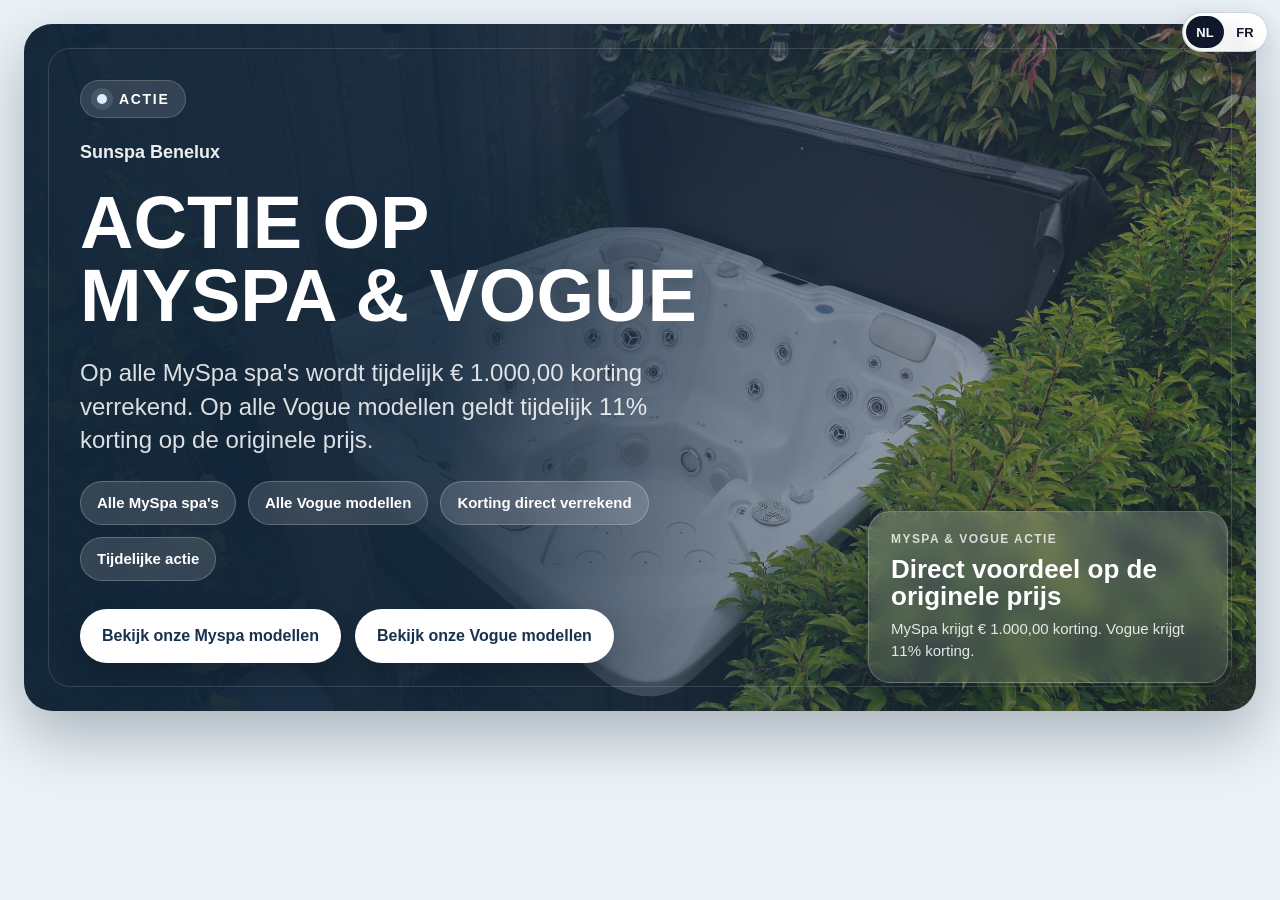
==== actie.html @ 401b6f8c "Add Vogue discount action" ====
<!doctype html>
<html lang="nl">
<head>
  <meta charset="utf-8" />
  <meta name="viewport" content="width=device-width, initial-scale=1" />
  <title>Sunspa actie banner</title>
  <link rel="stylesheet" href="actie.css" />
</head>
<body>
  <div class="frame">
    <section class="banner" aria-label="Sunspa actie banner">
      <div class="content">
        <div class="topline"><span class="dot"></span> Actie</div>
        <div class="brand">Sunspa Benelux</div>

        <h1>ACTIE OP MYSPA &amp; VOGUE</h1>

        <p class="lead">
          Op alle MySpa spa's wordt tijdelijk € 1.000,00 korting verrekend. Op alle Vogue modellen geldt tijdelijk 11% korting op de originele prijs.
        </p>

        <div class="meta" aria-label="MySpa en Vogue actie">
          <div class="pill">Alle MySpa spa's</div>
          <div class="pill">Alle Vogue modellen</div>
          <div class="pill">Korting direct verrekend</div>
          <div class="pill">Tijdelijke actie</div>
        </div>

        <div class="actions">
          <a class="btn btn-primary" href="category.html?type=Spa&amp;merk=Myspa">Bekijk onze Myspa modellen</a>
          <a class="btn btn-primary" href="category.html?type=Spa&amp;merk=Vogue">Bekijk onze Vogue modellen</a>
        </div>
      </div>

      <aside class="corner-card">
        <div class="label">MySpa &amp; Vogue actie</div>
        <h2 class="title">Direct voordeel op de originele prijs</h2>
        <p>
          MySpa krijgt € 1.000,00 korting. Vogue krijgt 11% korting.
        </p>
      </aside>
    </section>
  </div>
  <script src="i18n.js?v=fr-20260621c"></script>
</body>
</html>
---- actie.css ----
:root {
  --navy: #17324d;
  --navy-2: #244b73;
  --sky: #7fa3ca;
  --text: #ffffff;
  --muted: rgba(255,255,255,0.85);
  --card: rgba(255,255,255,0.14);
  --stroke: rgba(255,255,255,0.22);
  --shadow: 0 24px 60px rgba(5, 18, 31, 0.28);
}

* { box-sizing: border-box; }

html,
body {
  margin: 0;
  min-height: 100%;
  font-family: Inter, "Segoe UI", Arial, Helvetica, sans-serif;
  background: #eaf1f7;
  color: var(--text);
}

body {
  display: grid;
  place-items: center;
  padding: 24px;
}

.frame {
  width: min(1600px, 100%);
}

.banner {
  position: relative;
  width: 100%;
  min-height: 650px;
  overflow: hidden;
  border-radius: 28px;
  box-shadow: var(--shadow);
  isolation: isolate;
  background:
    linear-gradient(90deg, rgba(17,37,57,0.92) 0%, rgba(17,37,57,0.88) 34%, rgba(17,37,57,0.46) 58%, rgba(17,37,57,0.15) 100%),
    linear-gradient(135deg, rgba(127,163,202,0.28), rgba(95,127,164,0.18)),
    url('images/vogue-classic-spa-intuin.jpg') center center / cover no-repeat;
}

.banner::after {
  content: "";
  position: absolute;
  inset: 24px;
  border-radius: 22px;
  border: 1px solid rgba(255,255,255,0.14);
  pointer-events: none;
}

.content {
  max-width: 800px;
  padding: 56px 56px 48px;
  display: flex;
  flex-direction: column;
  gap: 24px;
}

.topline {
  display: inline-flex;
  align-items: center;
  gap: 12px;
  width: fit-content;
  padding: 10px 16px;
  border-radius: 999px;
  background: rgba(255,255,255,0.12);
  border: 1px solid rgba(255,255,255,0.18);
  backdrop-filter: blur(8px);
  font-size: 14px;
  font-weight: 700;
  letter-spacing: 0.12em;
  text-transform: uppercase;
}

.dot {
  width: 10px;
  height: 10px;
  border-radius: 999px;
  background: #d9eeff;
  box-shadow: 0 0 0 6px rgba(217,238,255,0.12);
}

.brand {
  font-size: 18px;
  font-weight: 700;
  color: rgba(255,255,255,0.92);
}

h1 {
  margin: 0;
  max-width: 760px;
  font-size: clamp(42px, 6vw, 74px);
  line-height: 0.98;
  font-weight: 900;
  text-wrap: balance;
}

.lead {
  margin: 0;
  max-width: 640px;
  font-size: clamp(18px, 2.1vw, 24px);
  line-height: 1.4;
  color: var(--muted);
}

.meta {
  display: flex;
  flex-wrap: wrap;
  gap: 12px;
}

.pill {
  display: inline-flex;
  align-items: center;
  min-height: 44px;
  padding: 10px 16px;
  border-radius: 999px;
  background: var(--card);
  border: 1px solid var(--stroke);
  backdrop-filter: blur(10px);
  color: #fff;
  font-size: 15px;
  font-weight: 600;
}

.actions {
  display: flex;
  flex-wrap: wrap;
  gap: 14px;
  margin-top: 4px;
}

.btn {
  display: inline-flex;
  align-items: center;
  justify-content: center;
  min-height: 54px;
  padding: 0 22px;
  border-radius: 999px;
  font-weight: 800;
  font-size: 16px;
  text-decoration: none;
  transition: transform .18s ease, box-shadow .18s ease, background .18s ease;
}

.btn:hover { transform: translateY(-1px); }

.btn-primary {
  background: #ffffff;
  color: var(--navy);
  box-shadow: 0 10px 24px rgba(0,0,0,0.16);
}

.corner-card {
  position: absolute;
  right: 28px;
  bottom: 28px;
  width: min(360px, calc(100% - 56px));
  padding: 20px 22px;
  border-radius: 22px;
  background: linear-gradient(180deg, rgba(255,255,255,0.18), rgba(255,255,255,0.10));
  border: 1px solid rgba(255,255,255,0.2);
  backdrop-filter: blur(10px);
  box-shadow: 0 16px 40px rgba(5, 18, 31, 0.20);
}

.corner-card .label {
  margin-bottom: 10px;
  font-size: 12px;
  font-weight: 800;
  letter-spacing: 0.12em;
  text-transform: uppercase;
  color: rgba(255,255,255,0.78);
}

.corner-card .title {
  margin: 0 0 8px;
  font-size: 26px;
  line-height: 1.05;
  font-weight: 900;
}

.corner-card p {
  margin: 0;
  font-size: 15px;
  line-height: 1.45;
  color: rgba(255,255,255,0.86);
}

@media (max-width: 1024px) {
  .banner { min-height: 760px; }
  .content {
    max-width: 100%;
    padding-right: 32px;
  }
  .corner-card {
    position: static;
    margin: 0 32px 32px;
    width: auto;
  }
}

@media (max-width: 720px) {
  body { padding: 12px; }
  .banner {
    min-height: 820px;
    border-radius: 22px;
    background-position: 64% center;
  }
  .content {
    padding: 28px 24px 22px;
    gap: 20px;
  }
  .topline { font-size: 12px; }
  .brand { font-size: 16px; }
  .lead { font-size: 17px; }
  .btn { width: 100%; }
  .corner-card { margin: 0 24px 24px; }
}
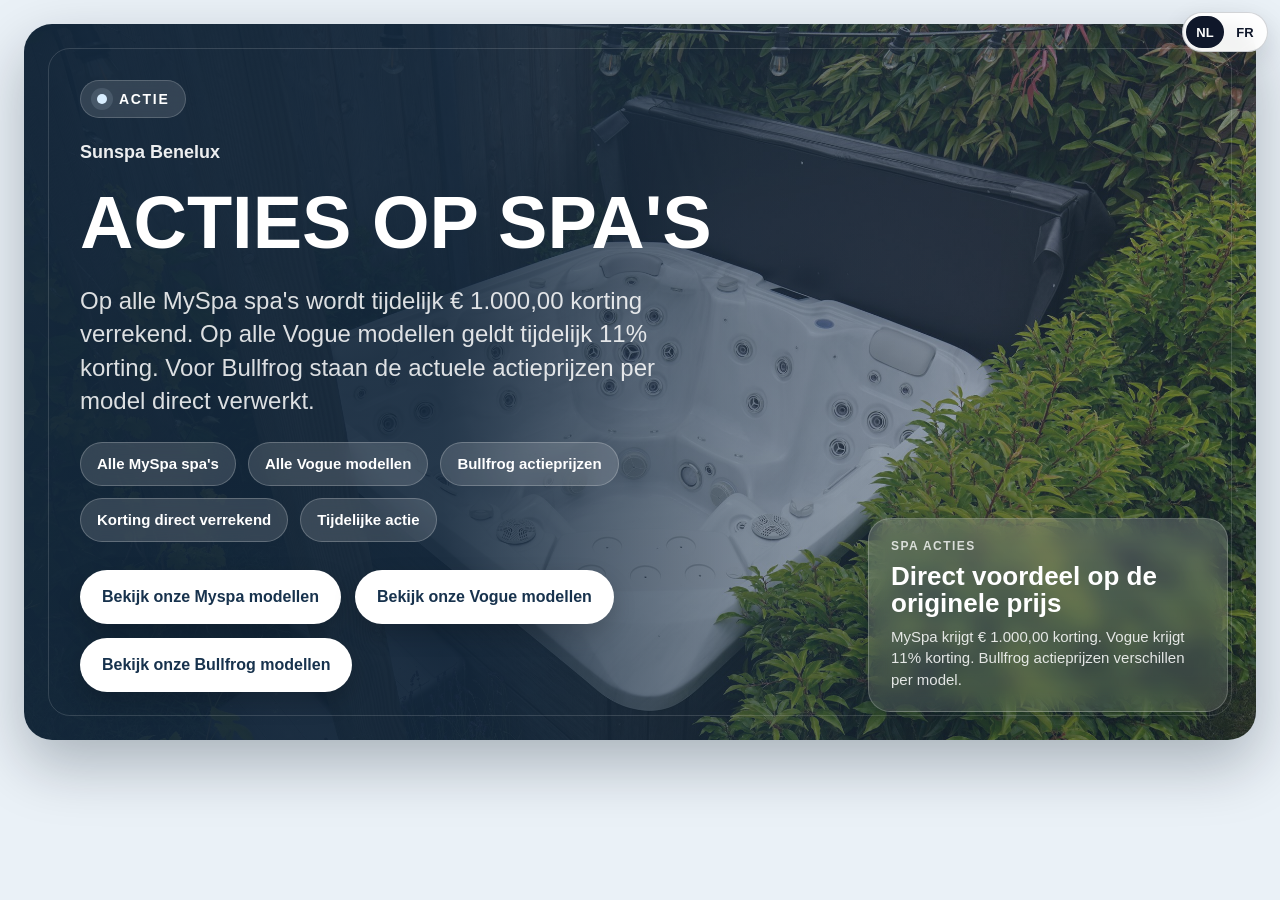
==== commit f2598429: "Add Bullfrog sale prices" ====
--- a/actie.html
+++ b/actie.html
@@ -13,15 +13,16 @@
         <div class="topline"><span class="dot"></span> Actie</div>
         <div class="brand">Sunspa Benelux</div>
 
-        <h1>ACTIE OP MYSPA &amp; VOGUE</h1>
+        <h1>ACTIES OP SPA'S</h1>
 
         <p class="lead">
-          Op alle MySpa spa's wordt tijdelijk € 1.000,00 korting verrekend. Op alle Vogue modellen geldt tijdelijk 11% korting op de originele prijs.
+          Op alle MySpa spa's wordt tijdelijk € 1.000,00 korting verrekend. Op alle Vogue modellen geldt tijdelijk 11% korting. Voor Bullfrog staan de actuele actieprijzen per model direct verwerkt.
         </p>
 
-        <div class="meta" aria-label="MySpa en Vogue actie">
+        <div class="meta" aria-label="Spa acties">
           <div class="pill">Alle MySpa spa's</div>
           <div class="pill">Alle Vogue modellen</div>
+          <div class="pill">Bullfrog actieprijzen</div>
           <div class="pill">Korting direct verrekend</div>
           <div class="pill">Tijdelijke actie</div>
         </div>
@@ -29,14 +30,15 @@
         <div class="actions">
           <a class="btn btn-primary" href="category.html?type=Spa&amp;merk=Myspa">Bekijk onze Myspa modellen</a>
           <a class="btn btn-primary" href="category.html?type=Spa&amp;merk=Vogue">Bekijk onze Vogue modellen</a>
+          <a class="btn btn-primary" href="category.html?type=Spa&amp;merk=Bullfrog">Bekijk onze Bullfrog modellen</a>
         </div>
       </div>
 
       <aside class="corner-card">
-        <div class="label">MySpa &amp; Vogue actie</div>
+        <div class="label">Spa acties</div>
         <h2 class="title">Direct voordeel op de originele prijs</h2>
         <p>
-          MySpa krijgt € 1.000,00 korting. Vogue krijgt 11% korting.
+          MySpa krijgt € 1.000,00 korting. Vogue krijgt 11% korting. Bullfrog actieprijzen verschillen per model.
         </p>
       </aside>
     </section>
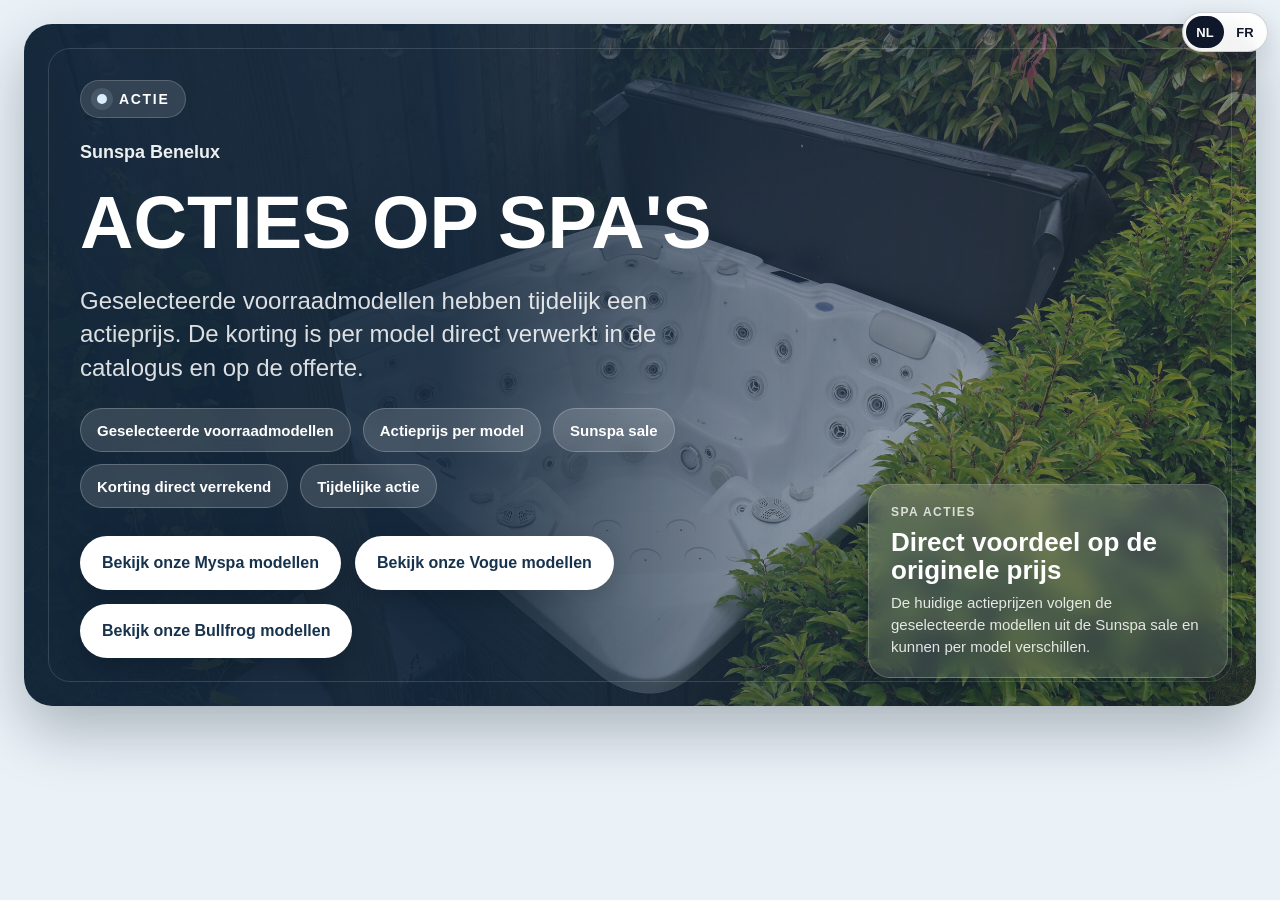
==== commit 81215481: "Update current spa sale prices" ====
--- a/actie.html
+++ b/actie.html
@@ -16,13 +16,13 @@
         <h1>ACTIES OP SPA'S</h1>
 
         <p class="lead">
-          Op alle MySpa spa's wordt tijdelijk € 1.000,00 korting verrekend. Op alle Vogue modellen geldt tijdelijk 11% korting. Voor Bullfrog staan de actuele actieprijzen per model direct verwerkt.
+          Geselecteerde voorraadmodellen hebben tijdelijk een actieprijs. De korting is per model direct verwerkt in de catalogus en op de offerte.
         </p>
 
         <div class="meta" aria-label="Spa acties">
-          <div class="pill">Alle MySpa spa's</div>
-          <div class="pill">Alle Vogue modellen</div>
-          <div class="pill">Bullfrog actieprijzen</div>
+          <div class="pill">Geselecteerde voorraadmodellen</div>
+          <div class="pill">Actieprijs per model</div>
+          <div class="pill">Sunspa sale</div>
           <div class="pill">Korting direct verrekend</div>
           <div class="pill">Tijdelijke actie</div>
         </div>
@@ -38,7 +38,7 @@
         <div class="label">Spa acties</div>
         <h2 class="title">Direct voordeel op de originele prijs</h2>
         <p>
-          MySpa krijgt € 1.000,00 korting. Vogue krijgt 11% korting. Bullfrog actieprijzen verschillen per model.
+          De huidige actieprijzen volgen de geselecteerde modellen uit de Sunspa sale en kunnen per model verschillen.
         </p>
       </aside>
     </section>
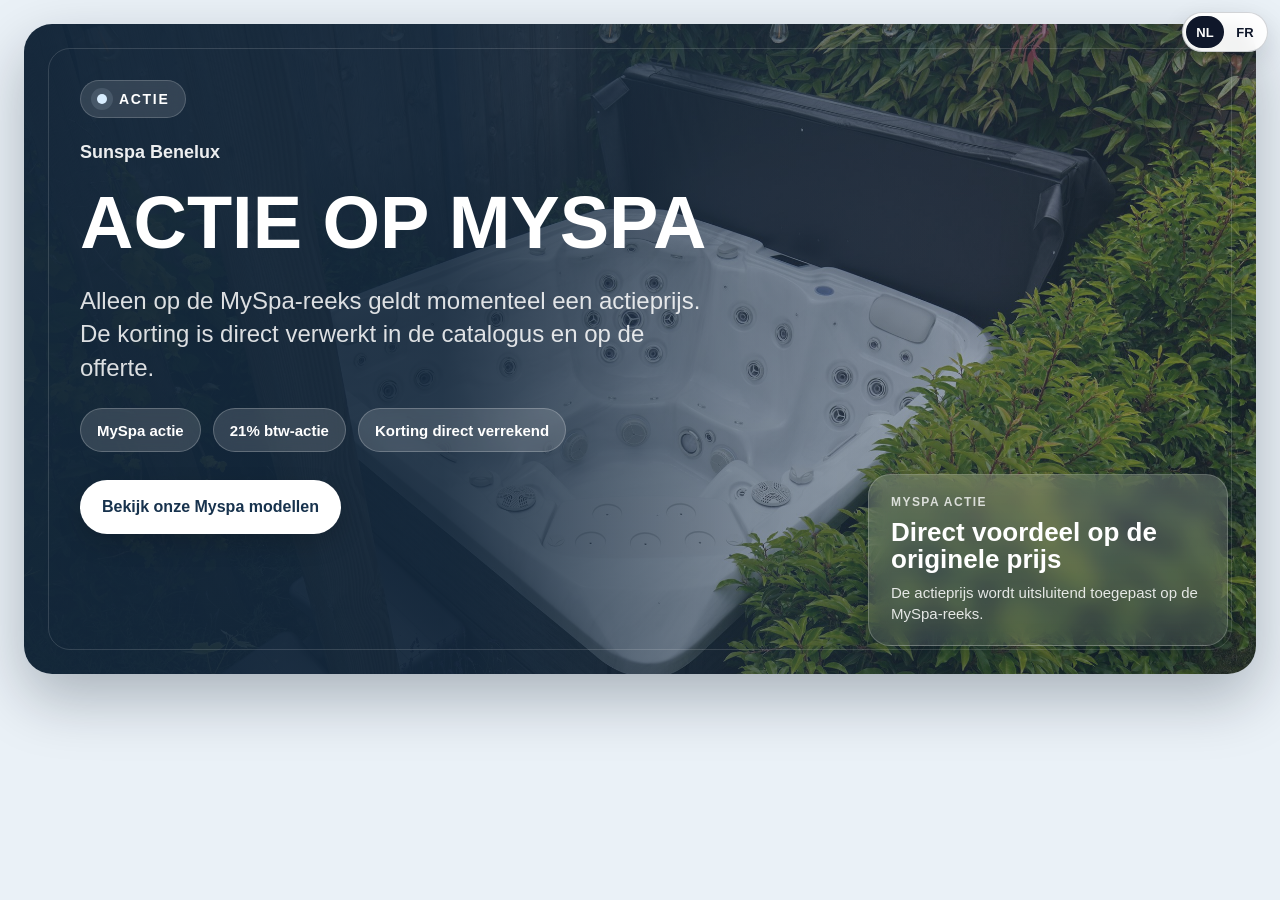
==== commit 276f0216: "Limit spa promotions to MySpa" ====
--- a/actie.html
+++ b/actie.html
@@ -13,32 +13,28 @@
         <div class="topline"><span class="dot"></span> Actie</div>
         <div class="brand">Sunspa Benelux</div>
 
-        <h1>ACTIES OP SPA'S</h1>
+        <h1>ACTIE OP MYSPA</h1>
 
         <p class="lead">
-          Geselecteerde voorraadmodellen hebben tijdelijk een actieprijs. De korting is per model direct verwerkt in de catalogus en op de offerte.
+          Alleen op de MySpa-reeks geldt momenteel een actieprijs. De korting is direct verwerkt in de catalogus en op de offerte.
         </p>
 
         <div class="meta" aria-label="Spa acties">
-          <div class="pill">Geselecteerde voorraadmodellen</div>
-          <div class="pill">Actieprijs per model</div>
-          <div class="pill">Sunspa sale</div>
+          <div class="pill">MySpa actie</div>
+          <div class="pill">21% btw-actie</div>
           <div class="pill">Korting direct verrekend</div>
-          <div class="pill">Tijdelijke actie</div>
         </div>
 
         <div class="actions">
           <a class="btn btn-primary" href="category.html?type=Spa&amp;merk=Myspa">Bekijk onze Myspa modellen</a>
-          <a class="btn btn-primary" href="category.html?type=Spa&amp;merk=Vogue">Bekijk onze Vogue modellen</a>
-          <a class="btn btn-primary" href="category.html?type=Spa&amp;merk=Bullfrog">Bekijk onze Bullfrog modellen</a>
         </div>
       </div>
 
       <aside class="corner-card">
-        <div class="label">Spa acties</div>
+        <div class="label">MySpa actie</div>
         <h2 class="title">Direct voordeel op de originele prijs</h2>
         <p>
-          De huidige actieprijzen volgen de geselecteerde modellen uit de Sunspa sale en kunnen per model verschillen.
+          De actieprijs wordt uitsluitend toegepast op de MySpa-reeks.
         </p>
       </aside>
     </section>
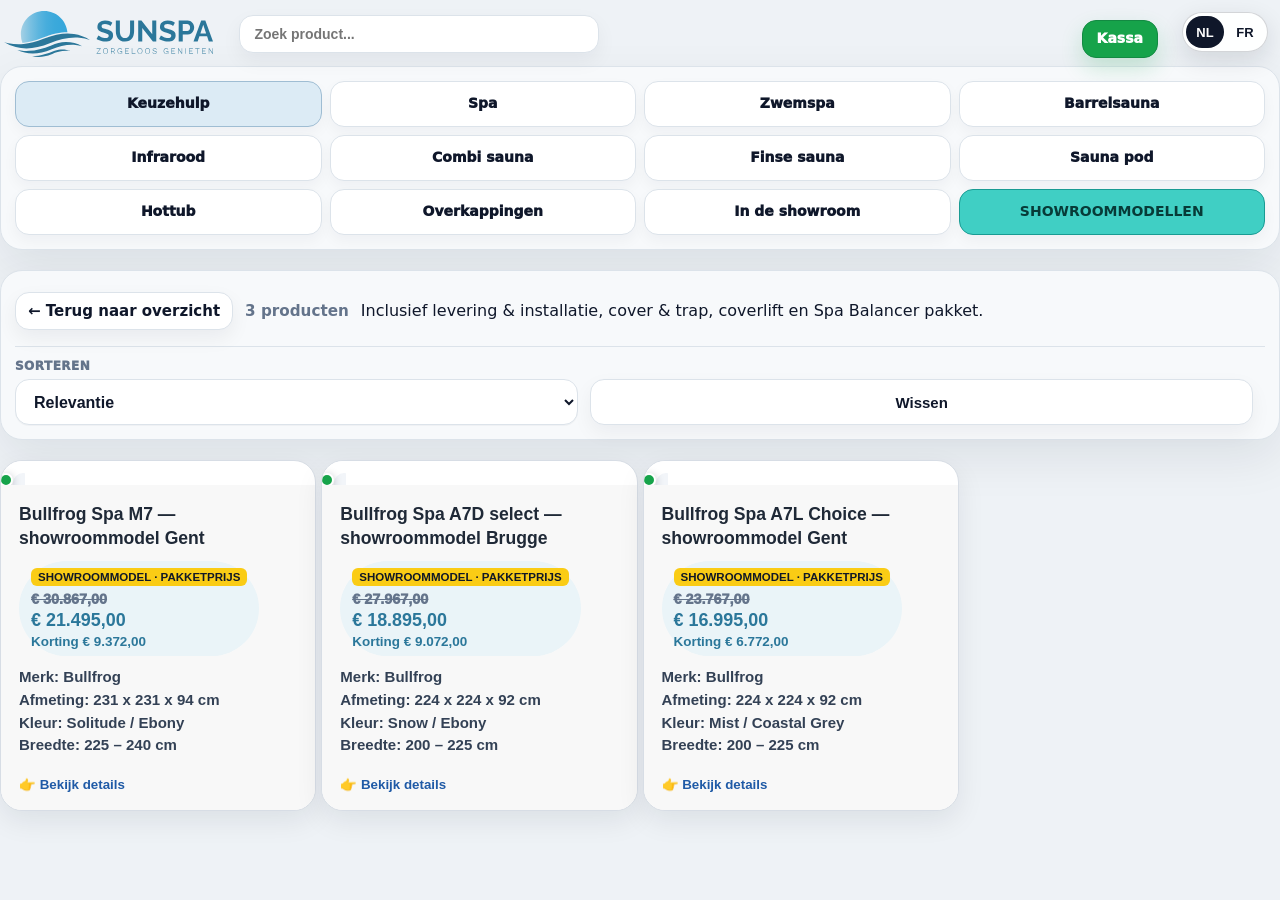
==== commit 18f6dd4b: "Voeg vaste Bullfrog showroompakketten toe met turquoise navigatie M7 Gent: Solitude / Ebony, totaal " ====
--- a/actie.html
+++ b/actie.html
@@ -3,42 +3,142 @@
 <head>
   <meta charset="utf-8" />
   <meta name="viewport" content="width=device-width, initial-scale=1" />
-  <title>Sunspa actie banner</title>
-  <link rel="stylesheet" href="actie.css" />
+  <title>Showroommodellen | Sunspa Catalogus</title>
+  <link rel="stylesheet" href="styles.css" />
+  <link rel="stylesheet" href="showroom-menu.css?v=showroom-20260911" />
 </head>
-<body>
-  <div class="frame">
-    <section class="banner" aria-label="Sunspa actie banner">
-      <div class="content">
-        <div class="topline"><span class="dot"></span> Actie</div>
-        <div class="brand">Sunspa Benelux</div>
 
-        <h1>ACTIE OP MYSPA</h1>
+<body class="showroom-menu-proposal" data-showroom-models>
+  <section class="container showroom-menu-shell">
+    <div class="showroom-logo-row">
+      <div class="brand">
+        <img src="logo.svg" alt="Sunspa Benelux logo" class="logo" />
+      </div>
+      <div class="showroom-top-search">
+        <label for="search">Zoeken</label>
+        <input id="search" type="search" placeholder="Zoek product..." />
+      </div>
+      <a href="kassa.html" class="category-link kassa showroom-top-kassa">Kassa</a>
+      <button class="mobile-menu-toggle" type="button" aria-label="Open menu" aria-expanded="false" data-mobile-menu-toggle>
+        <span></span>
+        <span></span>
+        <span></span>
+      </button>
+    </div>
 
-        <p class="lead">
-          Alleen op de MySpa-reeks geldt momenteel een actieprijs. De korting is direct verwerkt in de catalogus en op de offerte.
-        </p>
+    <div class="showroom-menu-panel">
+      <div class="showroom-menu-content">
+        <nav class="category-menu showroom-primary-menu">
+          <div class="category-menu-row">
+            <a href="oppervlakte.html" class="category-link menu-keuzehulp">Keuzehulp</a>
+            <a href="category.html?type=Spa" class="category-link" data-category-link="Spa">Spa</a>
+            <a href="category.html?type=Zwemspa" class="category-link" data-category-link="Zwemspa">Zwemspa</a>
+            <a href="category.html?type=Barrelsauna" class="category-link" data-category-link="Barrelsauna">Barrelsauna</a>
+            <a href="category.html?type=Infrarood" class="category-link" data-category-link="Infrarood">Infrarood</a>
+            <a href="category.html?type=combi sauna" class="category-link" data-category-link="combi sauna">Combi sauna</a>
+            <a href="category.html?type=sauna" class="category-link" data-category-link="sauna">Finse sauna</a>
+            <a href="category.html?type=sauna pod" class="category-link" data-category-link="sauna pod">Sauna pod</a>
+            <a href="hottub.html" class="category-link">Hottub</a>
+            <a href="category.html?type=overkappingen" class="category-link" data-category-link="overkappingen">Overkappingen</a>
+            <a href="category.html?showroom=all" class="category-link">In de showroom</a>
+            <a href="actie.html" class="category-link menu-showroom-models">SHOWROOMMODELLEN</a>
+          </div>
+        </nav>
+      </div>
+    </div>
+  </section>
 
-        <div class="meta" aria-label="Spa acties">
-          <div class="pill">MySpa actie</div>
-          <div class="pill">21% btw-actie</div>
-          <div class="pill">Korting direct verrekend</div>
-        </div>
+  <div class="mobile-menu-overlay" data-mobile-menu-overlay></div>
+  <aside class="mobile-menu-drawer" data-mobile-menu-drawer aria-hidden="true">
+    <div class="mobile-menu-head">
+      <div class="mobile-menu-title">Menu</div>
+      <button class="mobile-menu-close" type="button" aria-label="Sluit menu" data-mobile-menu-close>&times;</button>
+    </div>
+    <div class="mobile-menu-content" data-mobile-menu-content></div>
+  </aside>
 
-        <div class="actions">
-          <a class="btn btn-primary" href="category.html?type=Spa&amp;merk=Myspa">Bekijk onze Myspa modellen</a>
+  <main class="container">
+    <section class="panel category-filter-card">
+      <div class="category-filter-head">
+        <div class="category-filter-title-wrap">
+          <a href="index.html" class="btn category-back-btn">← Terug naar overzicht</a>
+          <div class="panel-title" id="pageTitle">SHOWROOMMODELLEN</div>
+          <div class="small" id="resultMetaTop">—</div>
+          <p>Inclusief levering &amp; installatie, cover &amp; trap, coverlift en Spa Balancer pakket.</p>
         </div>
       </div>
 
-      <aside class="corner-card">
-        <div class="label">MySpa actie</div>
-        <h2 class="title">Direct voordeel op de originele prijs</h2>
-        <p>
-          De actieprijs wordt uitsluitend toegepast op de MySpa-reeks.
-        </p>
-      </aside>
+      <div class="category-filter-grid" id="filtersPanel">
+        <div class="field category-select-field">
+          <label for="brandFilter">Reeks</label>
+          <select id="brandFilter">
+            <option value="">Alle reeksen</option>
+            <option value="Sunspa">Sunspa</option>
+            <option value="Myspa">Myspa</option>
+            <option value="Vogue">Vogue</option>
+            <option value="Fox">Fox</option>
+            <option value="Elite">Elite</option>
+            <option value="Bullfrog">Bullfrog</option>
+          </select>
+        </div>
+
+        <div class="field category-select-field">
+          <label for="sort">Sorteren</label>
+          <select id="sort">
+            <option value="relevance">Relevantie</option>
+            <option value="priceAsc">Prijs (laag → hoog)</option>
+            <option value="priceDesc">Prijs (hoog → laag)</option>
+            <option value="titleAsc">Titel (A → Z)</option>
+          </select>
+        </div>
+
+        <div class="field category-clear-field">
+          <label>&nbsp;</label>
+          <button id="btnClear" class="btn category-clear-btn" type="button">Wissen</button>
+        </div>
+      </div>
+
+      <div class="panel-row panel-row-2 category-filter-meta">
+        <div class="chips" id="activeChips"></div>
+        <div class="small" id="resultMetaBottom">—</div>
+      </div>
     </section>
-  </div>
-  <script src="i18n.js?v=fr-20260621c"></script>
+
+    <section class="grid" id="grid"></section>
+
+    <section class="panel" id="errorBox" style="display:none">
+      <div class="panel-title">Fout bij laden</div>
+      <div class="small" id="errorText"></div>
+      <div class="small" style="margin-top:8px">
+        Controleer of <code>products.json</code> bestaat en bereikbaar is.
+      </div>
+    </section>
+  </main>
+
+  <template id="cardTpl">
+    <article class="card">
+      <button class="card-link" type="button" data-open>
+        <div class="card-imgwrap">
+          <img class="card-img" alt="" loading="lazy" />
+          <div class="badge" data-badge></div>
+          <div class="badge badge-location" data-showroom></div>
+          <span class="stock-dot" data-stock-status role="img" hidden></span>
+        </div>
+
+        <div class="card-body">
+          <div class="card-title" data-title></div>
+          <div class="card-price" data-price></div>
+          <div class="card-specs" data-specs></div>
+          <div class="card-cta">👉 Bekijk details</div>
+        </div>
+      </button>
+    </article>
+  </template>
+
+  <script src="i18n.js?v=showroom-20260911"></script>
+  <script src="mobile-menu.js"></script>
+  <script src="stock-status.js?v=20260829"></script>
+  <script src="showroom-models.js?v=20260911"></script>
+  <script src="category.js?v=showroom-20260911"></script>
 </body>
 </html>
--- a/styles.css
+++ b/styles.css
@@ -0,0 +1,2221 @@
+:root {
+  --bg: #0b0f14;
+  --panel: #407298;
+  --card: #68a7d6;
+  --text: #e6edf3;
+  --muted: #9fb0c0;
+  --border: rgba(255, 255, 255, 0.08);
+  --shadow: 0 10px 30px rgba(0, 0, 0, 0.35);
+  --radius: 18px;
+  --container: 1600px;
+}
+
+html, body {
+  -webkit-print-color-adjust: exact !important;
+  print-color-adjust: exact !important;
+}
+
+/* #optBarrelStoveGroup {
+  display: flex;
+  flex-direction: column;
+  gap: 10px;
+  margin-top:36px;
+}
+
+#optBarrelRoofGroup {
+  display: flex;
+  flex-direction: column;
+  gap: 10px;
+  margin-top:36px;
+} */
+
+* {
+  -webkit-print-color-adjust: exact !important;
+  print-color-adjust: exact !important;
+}
+
+.header,
+.offer-meta,
+.summary-row.total,
+thead th,
+.card,
+.product-highlight,
+.summary-box,
+.sheet {
+  -webkit-print-color-adjust: exact !important;
+  print-color-adjust: exact !important;
+}
+
+* {
+  box-sizing: border-box;
+}
+
+html,
+body {
+  height: 100%;
+}
+
+html {
+  -webkit-text-size-adjust: 100%;
+}
+
+body {
+  margin: 0;
+  font-family:
+    ui-sans-serif,
+    system-ui,
+    -apple-system,
+    Segoe UI,
+    Roboto,
+    Helvetica,
+    Arial,
+    sans-serif;
+  color: white;
+  background: #ffffff;
+}
+
+a {
+  color: inherit;
+  text-decoration: none;
+}
+
+img {
+  max-width: 100%;
+  width:20%;
+  margin: 10px;
+}
+
+.container {
+  max-width: var(--container);
+  margin: 0 auto;
+}
+
+.small {
+  font-size: 0.95rem;
+  color: var(--muted);
+}
+
+.opt-text {
+  font-size: 1rem;
+}
+
+/* Header */
+.header {
+  top: 0;
+  z-index: 10;
+  background: rgb(255 255 255);
+  backdrop-filter: blur(10px);
+  border-bottom: 1px solid var(--border);
+}
+
+.header-row {
+  gap: 14px;
+  align-items: center;
+  justify-content: space-between;
+}
+
+.brand-title {
+  font-size: 1.15rem;
+  font-weight: 800;
+  letter-spacing: 0.2px;
+}
+
+.brand-sub {
+  font-size: 0.9rem;
+  color: var(--muted);
+}
+
+.header-actions {
+  display: flex;
+  gap: 10px;
+  align-items: center;
+  flex-wrap: wrap;
+}
+
+.kassa {
+  float: right;
+  margin-top: 10px;
+  margin-right: 10px;
+}
+
+/* Panels */
+.panel {
+  background: rgb(255 255 255);
+  border: 1px solid var(--border);
+  box-shadow: var(--shadow);
+  border-radius: var(--radius);
+  padding: 18px;
+  margin: 18px 0;
+}
+
+.panel-title {
+  font-weight: 800;
+  margin-bottom: 12px;
+  font-size: 1.05rem;
+  color: black;
+}
+
+.panel-row {
+  display: flex;
+  gap: 12px;
+  flex-wrap: wrap;
+  align-items: flex-end;
+}
+
+.panel-row-2 {
+  justify-content: space-between;
+  align-items: center;
+}
+
+.field {
+  display: flex;
+  flex-direction: column;
+  gap: 6px;
+  min-width: 220px;
+  flex: 1 1 220px;
+}
+
+label {
+  font-size: 0.9rem;
+  font-weight: 600;
+  color: black;
+}
+
+input,
+select {
+  border: 1px solid var(--finder-line);
+  border-radius: 12px;
+  padding: 12px 14px;
+  outline: none;
+  min-height: 48px;
+  font-size: 1rem;
+  background: #ffffff;
+  color: #0f172a;
+}
+
+input:focus,
+select:focus {
+  border-color: rgba(56, 189, 248, 0.55);
+}
+
+/* Buttons */
+.btn {
+  border: 1px solid var(--finder-line);
+  background: rgb(255 255 255);
+  color: black;
+  padding: 12px 16px;
+  border-radius: 14px;
+  cursor: pointer;
+  font-weight: 700;
+  text-decoration: none;
+  display: inline-flex;
+  align-items: center;
+  justify-content: center;
+  gap: 8px;
+  min-height: 48px;
+  font-size: 1rem;
+}
+
+.btn:hover {
+  border-color: rgba(56, 189, 248, 0.35);
+}
+
+.btn:disabled {
+  opacity: 0.55;
+  cursor: not-allowed;
+}
+
+.btn-primary {
+  background: rgba(56, 189, 248, 0.16);
+  border-color: rgba(56, 189, 248, 0.35);
+}
+
+.btn-secondary {
+  background: rgba(34, 197, 94, 0.12);
+  border-color: rgba(34, 197, 94, 0.25);
+}
+
+/* Category menu */
+.category-menu {
+  background: rgba(255, 255, 255, 0.29);
+  top: 0;
+  z-index: 50;
+  border-bottom: 1px solid rgba(15, 23, 42, 0.08);
+  box-shadow: 0 6px 20px rgba(15, 23, 42, 0.04);
+}
+
+.category-menu-row {
+  display: flex;
+  align-items: center;
+  justify-content: center;
+  flex-wrap: wrap;
+  padding: 12px 0;
+}
+
+.category-link {
+  display: inline-flex;
+  align-items: center;
+  justify-content: center;
+  min-height: 48px;
+  padding: 0 18px;
+  background: rgb(235 235 235);
+  color: #0f172a;
+  text-transform: uppercase;
+  transition:
+    background 0.2s ease,
+    color 0.2s ease,
+    border-color 0.2s ease,
+    transform 0.2s ease,
+    box-shadow 0.2s ease;
+}
+
+.category-link:hover {
+  background: #ffffff;
+  box-shadow: 0 8px 18px rgba(15, 23, 42, 0.08);
+  transform: translateY(-1px);
+}
+
+.category-link:active {
+  transform: translateY(0);
+}
+
+.category-link.is-active {
+  background: #0f172a;
+  color: #ffffff;
+  box-shadow: 0 10px 24px rgba(15, 23, 42, 0.18);
+}
+
+.category-link:focus-visible {
+  outline: 2px solid #0f172a;
+  outline-offset: 2px;
+}
+
+/* Grid */
+.grid {
+  margin: 28px 0 36px;
+  display: grid;
+  gap: 18px;
+  grid-template-columns: repeat(4, minmax(0, 1fr));
+  align-items: start;
+  margin: 45px;
+}
+
+/* Cards */
+.card {
+  display: flex;
+  flex-direction: column;
+  height: 100%;
+}
+
+.card-link {
+  width: 102%;
+  text-align: left;
+  border: 1px solid var(--border);
+  padding: 0;
+  cursor: pointer;
+  display: flex;
+  flex-direction: column;
+  background: rgb(104 167 214);
+  border-radius: var(--radius);
+  overflow: hidden;
+  box-shadow: var(--shadow);
+  height: 100%;
+}
+
+/* Afbeelding */
+.card-imgwrap {
+  position: relative;
+  aspect-ratio: 1 / 1;
+  background: #ffffff;
+  overflow: hidden;
+  display: flex;
+  align-items: center;
+  justify-content: center;
+  padding: 12px;
+}
+
+.card-img {
+  width: 100%;
+  height: 100%;
+  margin: 0;
+  object-fit: contain;
+  object-position: center;
+  display: block;
+  background: #ffffff;
+}
+
+/* Badges */
+.badge {
+  position: absolute;
+  top: 10px;
+  right: 10px;
+  z-index: 2;
+  visibility: hidden;
+}
+
+.badge-location {
+  position: absolute;
+  top: 10px;
+  left: 10px;
+  z-index: 2;
+  visibility: visible !important;
+  max-width: calc(100% - 20px);
+  white-space: normal;
+  line-height: 1.2;
+  font-weight: 700;
+  color: #0f172a;
+  padding: 6px 10px;
+  border-radius: 999px;
+  font-size: 0.9rem;
+}
+
+/* Card body */
+.card-body {
+  padding: 16px 16px 18px;
+  display: flex;
+  flex-direction: column;
+  gap: 10px;
+  flex: 1;
+}
+
+.card-title {
+  font-weight: 850;
+  font-size: 1.1rem;
+  color: white;
+  line-height: 1.25;
+}
+
+.card-price {
+  font-weight: 900;
+  color: #111827;
+  font-size: 1.05rem;
+}
+
+.price-action-label,
+.price-old,
+.price-current,
+.price-action-note {
+  display: block;
+}
+
+.price-action-label {
+  width: fit-content;
+  margin-bottom: 4px;
+  padding: 3px 7px;
+  border-radius: 6px;
+  background: #facc15;
+  color: #111827;
+  font-size: 0.72rem;
+  line-height: 1.1;
+  font-weight: 900;
+  text-transform: uppercase;
+}
+
+.price-old {
+  color: #64748b;
+  font-size: 0.9rem;
+  text-decoration: line-through;
+}
+
+.price-current {
+  color: #111827;
+  font-size: 1.12rem;
+  line-height: 1.15;
+  font-weight: 900;
+}
+
+.price-action-note {
+  margin-top: 2px;
+  color: #0f172a;
+  font-size: 0.84rem;
+  font-weight: 800;
+}
+
+.card-specs {
+  color: #0f172a;
+  font-size: 0.96rem;
+  line-height: 1.45;
+  font-weight: 700;
+}
+
+.card-cta {
+  margin-top: auto;
+  color: #eaf5ff;
+  font-weight: 800;
+  padding-top: 6px;
+}
+
+/* Chips */
+.chips {
+  display: flex;
+  gap: 8px;
+  flex-wrap: wrap;
+}
+
+.chip {
+  font-size: 0.85rem;
+  padding: 6px 10px;
+  border: 1px solid var(--border);
+  border-radius: 999px;
+  background: rgba(255, 255, 255, 0.04);
+  color: var(--muted);
+}
+
+/* Modal */
+.modal {
+  position: fixed;
+  inset: 0;
+  display: none;
+  z-index: 9999;
+}
+
+.modal[aria-hidden="false"] {
+  display: block;
+}
+
+.modal-backdrop {
+  position: absolute;
+  inset: 0;
+  background: rgba(0, 0, 0, 0.65);
+}
+
+.modal-card {
+  position: relative;
+  margin: min(6vh, 60px) auto;
+  width: min(1100px, calc(100vw - 24px));
+  background: rgba(17, 24, 38, 0.96);
+  border: 1px solid var(--border);
+  border-radius: var(--radius);
+  box-shadow: var(--shadow);
+  padding: 18px;
+  max-height: calc(100vh - 80px);
+  overflow: auto;
+  -webkit-overflow-scrolling: touch;
+}
+
+.modal-close {
+  position: absolute;
+  top: 10px;
+  right: 10px;
+  border: 1px solid var(--border);
+  background: rgba(255, 255, 255, 0.06);
+  color: var(--text);
+  border-radius: 12px;
+  padding: 8px 10px;
+  cursor: pointer;
+}
+
+.modal-head {
+  display: flex;
+  gap: 12px;
+  justify-content: space-between;
+  align-items: flex-start;
+  color: white;
+}
+
+.modal-title {
+  margin: 0;
+  font-size: 1.35rem;
+  font-weight: 900;
+  color: black;
+}
+
+.modal-price {
+  font-weight: 900;
+  font-size: 1.1rem;
+  color: black;
+}
+
+.modal-price .price-action-label {
+  display: inline-block;
+  margin: 0 8px 0 0;
+  vertical-align: middle;
+}
+
+.modal-price .price-old,
+.modal-price .price-current,
+.modal-price .price-action-note {
+  display: inline;
+}
+
+.modal-price .price-old {
+  color: #64748b;
+  margin-right: 8px;
+}
+
+.modal-price .price-current {
+  color: #111827;
+  margin-right: 8px;
+}
+
+.modal-price .price-action-note {
+  color: #407298;
+}
+
+.modal-grid {
+  display: grid;
+  grid-template-columns: minmax(360px, 460px) 1fr;
+  gap: 18px;
+  align-items: start;
+  margin-top: 14px;
+}
+
+.modal-media {
+  width: 100%;
+}
+
+.modal-media img {
+  width: 100%;
+  height: auto;
+  display: block;
+  border-radius: var(--radius);
+  border: 1px solid var(--border);
+  background: white;
+}
+
+.modal-type {
+  margin-top: 10px;
+  color: var(--muted);
+  font-weight: 800;
+  letter-spacing: 0.2px;
+}
+
+.modal-actions {
+  display: flex;
+  gap: 10px;
+  flex-wrap: wrap;
+  margin-top: 12px;
+}
+
+/* Specs */
+.spec-table {
+  display: flex;
+  flex-direction: column;
+  gap: 8px;
+  color: white;
+}
+
+.spec-row {
+  display: grid;
+  grid-template-columns: 180px 1fr;
+  gap: 12px;
+  padding: 10px 12px;
+  border: 1px solid var(--finder-line);
+  border-radius: 14px;
+  background: rgba(255, 255, 255, 0.03);
+}
+
+.spec-row strong {
+  color: black;
+}
+
+.spec-row span {
+  color: black;
+  font-weight: 700;
+}
+
+/* Options */
+
+.opt-inline {
+  display: flex;
+  align-items: center;
+}
+
+.opt-inline input[type="checkbox"] {
+  margin-right: 18px;
+  width: 24px;
+  height: 24px;
+  flex: 0 0 24px;
+}
+
+.opt-inline .opt-text {
+  display: flex;
+  align-items: center;
+  min-width: 0;
+  flex: 1 1 auto;
+}
+
+.opt-inline .opt-title {
+  display: flex;
+  align-items: center;
+  line-height: 1.2;
+  margin: 0;
+  color: black;
+}
+
+.opt-inline .opt-label {
+  min-width: 0;
+}
+
+.opt-inline .opt-copy {
+  min-width: 0;
+  display: inline-flex;
+  align-items: center;
+  gap: 8px;
+}
+
+.opt-inline .opt-price {
+  margin-left: 0;
+  white-space: nowrap;
+}
+
+#optInstallRow .opt-price {
+  margin-left: 4px;
+}
+.options {
+  display: flex;
+  flex-direction: column;
+  gap: 10px;
+  margin-top:36px;
+  width: 56%;
+}
+
+.option-group-title {
+  margin: 4px 0 2px;
+  color: #0f172a;
+  font-weight: 900;
+}
+
+.overkapping-screens {
+  display: flex;
+  flex-direction: column;
+  gap: 14px;
+}
+
+.overkapping-accessory-group {
+  display: flex;
+  flex-direction: column;
+  gap: 8px;
+}
+
+.overkapping-screen-title {
+  display: flex;
+  justify-content: space-between;
+  align-items: center;
+  gap: 12px;
+  flex-wrap: nowrap;
+  width: 100%;
+}
+
+.overkapping-screen-name {
+  flex: 1 1 auto;
+  min-width: 0;
+  margin-left: 9px;
+  margin-top: 5px;
+}
+
+.overkapping-screen-price {
+  font-weight: 700;
+  color: #334155;
+  white-space: nowrap;
+}
+
+.overkapping-screens .opt-counter {
+  gap: 6px;
+  padding: 4px 6px;
+  border-radius: 16px;
+  background: #f8fafc;
+  box-shadow: inset 0 0 0 1px #dbe3ec;
+}
+
+.overkapping-screens .opt-counter-btn {
+  width: 28px;
+  height: 28px;
+  border-radius: 999px;
+  font-size: 16px;
+  font-weight: 800;
+  box-shadow: none;
+}
+
+.overkapping-screens .opt-counter-input {
+  width: 40px;
+  height: 28px;
+  min-height: 28px;
+  padding: 0;
+  border: 0;
+  border-radius: 8px;
+  background: transparent;
+  font-size: 14px;
+  box-shadow: none;
+}
+
+.overkapping-screens .opt-counter-btn:hover {
+  box-shadow: none;
+}
+
+.overkapping-screens .opt-counter-input:focus {
+  box-shadow: 0 0 0 3px rgba(95, 127, 164, 0.12);
+}
+
+.opt,
+label.opt {
+  align-items: center;
+  justify-content: flex-start;
+  border: 1px solid var(--finder-line);
+  border-radius: 16px;
+  background: rgba(255, 255, 255, 0.03);
+  cursor: pointer;
+  margin-right: 6px;
+  margin-bottom: 6px;
+}
+
+.opt input[type="checkbox"],
+label.opt input[type="checkbox"] {
+  width: 18px;
+  height: 18px;
+  flex: 0 0 18px;
+  flex-shrink: 0;
+}
+
+.opt-text,
+label.opt .opt-text {
+  flex: 1 1 auto;
+  min-width: 0;
+  display: flex;
+  gap: 2px;
+}
+
+.opt-title,
+label.opt .opt-title {
+  font-weight: 800;
+  line-height: 1.2;
+  margin: 0;
+}
+
+.warmtepomp {
+  display: flex;
+    justify-content: space-between;
+    align-items: center;
+    flex-wrap: wrap;
+}
+
+/* Warmtepomp teller */
+.opt-counter{
+  display:inline-flex;
+  align-items:center;
+  gap:10px;
+  padding:8px;
+  border:1px solid #dbe3ec;
+  border-radius:16px;
+  background:#f8fafc;
+  box-shadow: inset 0 1px 0 rgba(255,255,255,.7);
+}
+
+.opt-counter-btn{
+  appearance:none;
+  border:1px solid #cbd5e1;
+  background:#ffffff;
+  color:#0f172a;
+  width:42px;
+  height:42px;
+  border-radius:12px;
+  font-size:24px;
+  line-height:1;
+  font-weight:700;
+  display:inline-flex;
+  align-items:center;
+  justify-content:center;
+  cursor:pointer;
+  transition:
+    transform .12s ease,
+    box-shadow .12s ease,
+    border-color .12s ease,
+    background-color .12s ease;
+  box-shadow: 0 2px 8px rgba(15, 23, 42, 0.06);
+}
+
+.opt-counter-btn:hover{
+  border-color:#94a3b8;
+  background:#f8fafc;
+  box-shadow: 0 4px 14px rgba(15, 23, 42, 0.10);
+}
+
+.opt-counter-btn:active{
+  transform:scale(.97);
+  box-shadow: 0 1px 4px rgba(15, 23, 42, 0.10);
+}
+
+.opt-counter-btn:focus-visible{
+  outline:none;
+  border-color:#5f7fa4;
+  box-shadow: 0 0 0 4px rgba(95, 127, 164, 0.18);
+}
+
+.opt-counter-input{
+  width:72px;
+  height:42px;
+  border:1px solid #cbd5e1;
+  border-radius:12px;
+  background:#ffffff;
+  text-align:center;
+  font-size:16px;
+  font-weight:700;
+  color:#0f172a;
+  padding:0 8px;
+  outline:none;
+  box-shadow: inset 0 1px 2px rgba(15, 23, 42, 0.04);
+}
+
+.opt-counter-input:focus{
+  border-color:#5f7fa4;
+  box-shadow: 0 0 0 4px rgba(95, 127, 164, 0.14);
+}
+
+.opt-counter-input::-webkit-outer-spin-button,
+.opt-counter-input::-webkit-inner-spin-button{
+  -webkit-appearance:none;
+  margin:0;
+}
+
+.opt-counter-input[type=number]{
+  -moz-appearance:textfield;
+}
+
+@media (max-width: 640px){
+  .opt-counter{
+    width:100%;
+    justify-content:flex-end;
+  }
+
+  .opt-counter-btn{
+    width:40px;
+    height:40px;
+  }
+
+  .opt-counter-input{
+    width:64px;
+    height:40px;
+  }
+
+  .overkapping-screens .opt-counter{
+    width:auto;
+    justify-content:center;
+  }
+
+  .overkapping-screens .opt-counter-btn{
+    width:28px;
+    height:28px;
+  }
+
+  .overkapping-screens .opt-counter-input{
+    width:40px;
+    height:28px;
+  }
+}
+
+.opt-price,
+label.opt .opt-price {
+  margin-left: auto;
+  text-align: right;
+  font-weight: 900;
+  white-space: nowrap;
+}
+
+.opt-row {
+  display: grid;
+  grid-template-columns: 1fr 120px 110px;
+  gap: 10px;
+  align-items: center;
+  padding: 12px;
+  border: 1px solid var(--border);
+  border-radius: 16px;
+  background: rgba(255, 255, 255, 0.03);
+  width: 100%;
+}
+
+.opt:hover,
+.opt-row:hover {
+  border-color: rgba(56, 189, 248, 0.4);
+  background: rgba(255, 255, 255, 0.05);
+}
+
+/* Product image safety */
+.modal-media,
+.modal-media img,
+#productImg {
+  max-width: 100%;
+}
+
+#productImg {
+  width: 90%;
+  height: auto;
+  display: block;
+}
+
+.overkapping-accessory-images {
+  width: 90%;
+  display: grid;
+  grid-template-columns: repeat(2, minmax(0, 1fr));
+  gap: 10px;
+  margin-top: 10px;
+}
+
+.overkapping-accessory-thumb {
+  overflow: hidden;
+  border: 1px solid var(--border);
+  border-radius: 10px;
+  background: #fff;
+}
+
+.modal-media .overkapping-accessory-thumb img {
+  width: 100%;
+  height: auto;
+  aspect-ratio: 4 / 3;
+  object-fit: cover;
+  object-position: center;
+  display: block;
+  margin: 0;
+  border: 0;
+  border-radius: 0;
+  background: #f8fafc;
+}
+
+.overkapping-accessory-thumb span {
+  display: block;
+  padding: 6px 8px;
+  color: #0f172a;
+  font-size: 11px;
+  font-weight: 800;
+  line-height: 1.2;
+}
+
+.grid {
+  margin: 28px 0 36px;
+  display: grid;
+  gap: 5px;
+  grid-template-columns: repeat(4, minmax(0, 1fr));
+  align-items: start;
+  margin: 20px 0;
+}
+
+/* Large TV screens */
+@media (min-width: 1400px) {
+  .grid {
+    grid-template-columns: repeat(4, minmax(0, 1fr));
+    gap: 22px;
+  }
+}
+
+/* Laptop / smaller desktop */
+@media (max-width: 1199px) {
+  .container {
+    max-width: 1200px;
+    width: 100%
+  }
+
+  .grid {
+    grid-template-columns: repeat(3, minmax(0, 1fr));
+  }
+}
+
+/* Tablet */
+@media (max-width: 980px) {
+  .modal-grid {
+    grid-template-columns: 1fr;
+    gap: 20px;
+  }
+
+  .modal-media {
+    width: 50%;
+    overflow: hidden;
+  }
+
+  .modal-specs,
+  #productSpecs,
+  .spec-table {
+    width: 100%;
+    min-width: 0;
+  }
+
+  .grid {
+    grid-template-columns: repeat(3, minmax(0, 1fr));
+  }
+
+  .card-imgwrap {
+    aspect-ratio: 5 / 4;
+  }
+}
+
+/* Mobile */
+@media (max-width: 430px) {
+  .grid {
+    grid-template-columns: repeat(3, minmax(0, 1fr));
+  }
+
+  .card-imgwrap {
+    aspect-ratio: 16 / 10;
+    padding: 10px;
+  }
+
+  .card-specs {
+    font-size: small;
+  }
+
+  .card-link {
+    width: 104%;
+    border: 0;
+    background: transparent;
+    padding: 0;
+    text-align: left;
+    cursor: pointer;
+  }
+
+  .category-menu-row {
+    overflow-x: auto;
+    padding: 10px 0;
+    scrollbar-width: none;
+  }
+
+  .category-menu-row::-webkit-scrollbar {
+    display: none;
+  }
+
+  .category-link {
+    flex: 0 0 auto;
+    font-size: 12px;
+    padding: 0 9px;
+    min-height: 42px;
+    white-space: nowrap;
+  }
+}
+
+@page {
+  size: A4 portrait;
+  margin: 8mm;
+}
+
+@media print {
+  html, body {
+    width: 210mm;
+    height: 297mm;
+    margin: 0 !important;
+    padding: 0 !important;
+    background: #ffffff !important;
+    color: #1f2937 !important;
+    -webkit-print-color-adjust: exact !important;
+    print-color-adjust: exact !important;
+  }
+
+  body {
+    font-size: 11px !important;
+    line-height: 1.28 !important;
+  }
+
+  .sheet {
+    width: 194mm !important;
+    max-width: 194mm !important;
+    min-height: 281mm !important;
+    margin: 0 auto !important;
+    border: none !important;
+    border-radius: 0 !important;
+    box-shadow: none !important;
+    overflow: hidden !important;
+    page-break-inside: avoid !important;
+  }
+
+  .header {
+    background: #ffffff !important;
+    color: #274863 !important;
+    border: 1px solid #cfd8e3 !important;
+    border-radius: 10px !important;
+    padding: 10mm 10mm 7mm 10mm !important;
+  }
+
+  .header-top {
+    display: flex !important;
+    justify-content: space-between !important;
+    align-items: flex-start !important;
+    gap: 10mm !important;
+  }
+
+  .brand {
+    display: flex !important;
+    gap: 10px !important;
+    align-items: flex-start !important;
+  }
+
+  .offer-logo {
+    max-width: 42mm !important;
+    max-height: 20mm !important;
+    background: #ffffff !important;
+    border: 1px solid #dbe3ec !important;
+    border-radius: 8px !important;
+    padding: 3mm !important;
+  }
+
+  .brand-title {
+    font-size: 20px !important;
+    line-height: 1.05 !important;
+    margin: 0 0 4px 0 !important;
+    color: #274863 !important;
+  }
+
+  .brand-meta {
+    font-size: 10.5px !important;
+    line-height: 1.35 !important;
+    color: #4b5f75 !important;
+  }
+
+  .offer-meta {
+    min-width: 58mm !important;
+    background: #f6f9fc !important;
+    border: 1px solid #dbe3ec !important;
+    border-radius: 10px !important;
+    padding: 5mm 6mm !important;
+    color: #274863 !important;
+  }
+
+  .offer-meta-row {
+    display: flex !important;
+    justify-content: space-between !important;
+    gap: 8mm !important;
+    padding: 1.5mm 0 !important;
+  }
+
+  .offer-meta-label,
+  .offer-meta-value {
+    color: #274863 !important;
+    font-size: 10.5px !important;
+  }
+
+  .offer-meta-label {
+    font-weight: 700 !important;
+  }
+
+  .offer-meta-value {
+    font-weight: 800 !important;
+  }
+
+  .content {
+    padding: 7mm 8mm 6mm 8mm !important;
+  }
+
+  .intro {
+    margin-bottom: 5mm !important;
+  }
+
+  .intro h2 {
+    font-size: 18px !important;
+    margin: 0 0 2mm 0 !important;
+    color: #0f172a !important;
+  }
+
+  .intro p {
+    margin: 0 !important;
+    font-size: 11px !important;
+    color: #475569 !important;
+  }
+
+  .info-grid {
+    display: grid !important;
+    grid-template-columns: 1fr 1fr !important;
+    gap: 4mm !important;
+    margin-bottom: 5mm !important;
+  }
+
+  .card {
+    border: 1px solid #dbe3ec !important;
+    border-radius: 10px !important;
+    padding: 5mm !important;
+    background: #ffffff !important;
+    page-break-inside: avoid !important;
+  }
+
+  .card-title {
+    margin: 0 0 3mm 0 !important;
+    font-size: 10px !important;
+    letter-spacing: 0.06em !important;
+    color: #407298 !important;
+    font-weight: 800 !important;
+  }
+
+  .card-line {
+    margin: 1.5mm 0 !important;
+    font-size: 11px !important;
+    line-height: 1.3 !important;
+  }
+
+  .product-highlight {
+    display: flex !important;
+    justify-content: space-between !important;
+    align-items: center !important;
+    gap: 4mm !important;
+    border: 1px solid #dbe3ec !important;
+    border-radius: 10px !important;
+    padding: 5mm 6mm !important;
+    background: #ffffff !important;
+    margin-bottom: 5mm !important;
+    page-break-inside: avoid !important;
+  }
+
+  .product-highlight-label {
+    font-size: 10px !important;
+    letter-spacing: 0.06em !important;
+    margin-bottom: 1mm !important;
+    color: #64748b !important;
+  }
+
+  .product-highlight-title {
+    font-size: 18px !important;
+    margin: 0 !important;
+    line-height: 1.1 !important;
+  }
+
+  .product-highlight-type {
+    margin-top: 1mm !important;
+    font-size: 10.5px !important;
+    color: #64748b !important;
+  }
+
+  .product-highlight-price small {
+    font-size: 9px !important;
+    margin-bottom: 1mm !important;
+    color: #64748b !important;
+  }
+
+  .product-highlight-price strong {
+    font-size: 18px !important;
+    color: #407298 !important;
+  }
+
+  table {
+    width: 100% !important;
+    border-collapse: separate !important;
+    border-spacing: 0 !important;
+    border: 1px solid #dbe3ec !important;
+    border-radius: 10px !important;
+    overflow: hidden !important;
+    background: #ffffff !important;
+    page-break-inside: avoid !important;
+  }
+
+  thead th {
+    background: #f4f7fa !important;
+    color: #274863 !important;
+    font-size: 10px !important;
+    padding: 3.2mm 4mm !important;
+    border-bottom: 1px solid #dbe3ec !important;
+  }
+
+  tbody td {
+    padding: 3mm 4mm !important;
+    border-bottom: 1px solid #edf2f7 !important;
+    font-size: 11px !important;
+    line-height: 1.25 !important;
+  }
+
+  tbody tr:last-child td {
+    border-bottom: none !important;
+  }
+
+  .col-num {
+    width: 10mm !important;
+  }
+
+  .col-price {
+    width: 34mm !important;
+    text-align: right !important;
+    white-space: nowrap !important;
+  }
+
+  .summary {
+    margin-top: 4mm !important;
+    display: flex !important;
+    justify-content: flex-end !important;
+  }
+
+  .summary-box {
+    width: 52mm !important;
+    border: 1px solid #dbe3ec !important;
+    border-radius: 10px !important;
+    overflow: hidden !important;
+    background: #ffffff !important;
+    page-break-inside: avoid !important;
+  }
+
+  .summary-row {
+    display: flex !important;
+    justify-content: space-between !important;
+    gap: 4mm !important;
+    padding: 3mm 4mm !important;
+    border-bottom: 1px solid #edf2f7 !important;
+    font-size: 11px !important;
+  }
+
+  .summary-row:last-child {
+    border-bottom: none !important;
+  }
+
+  .summary-row.total {
+    background: #f4f7fa !important;
+    color: #274863 !important;
+    font-size: 13px !important;
+    font-weight: 800 !important;
+  }
+
+  .terms {
+    margin-top: 5mm !important;
+    padding-top: 4mm !important;
+    border-top: 1px solid #dbe3ec !important;
+    page-break-inside: avoid !important;
+  }
+
+  .terms-title {
+    margin: 0 0 2mm 0 !important;
+    font-size: 10px !important;
+    color: #274863 !important;
+  }
+
+  .terms ul {
+    margin: 0 !important;
+    padding-left: 5mm !important;
+  }
+
+  .terms li {
+    margin: 1.2mm 0 !important;
+    font-size: 10px !important;
+    line-height: 1.25 !important;
+    color: #475569 !important;
+  }
+
+  .footer {
+    margin-top: 4mm !important;
+    padding-top: 3mm !important;
+    border-top: 1px solid #dbe3ec !important;
+    color: #64748b !important;
+    font-size: 9.5px !important;
+    display: flex !important;
+    justify-content: space-between !important;
+    gap: 6mm !important;
+    page-break-inside: avoid !important;
+  }
+}
+
+
+:root {
+  --finder-bg: #f5f6f8;
+  --finder-card: #ffffff;
+  --finder-text: #1f2937;
+  --finder-muted: #6b7280;
+  --finder-line: #d7dde5;
+  --finder-accent: #1f5aa6;
+  --finder-accent-soft: #e9f1ff;
+  --finder-radius: 22px;
+  --finder-shadow: 0 10px 28px rgba(15, 23, 42, 0.08); 
+}
+
+body {
+  background: var(--finder-bg);
+  color: var(--finder-text);
+}
+
+.finder-hero {
+  padding: 34px 0 18px;
+}
+
+.finder-hero-card,
+.finder-filter-card,
+.finder-info-card,
+.finder-empty-card,
+.card {
+  background: var(--finder-card);
+  border: 1px solid var(--finder-line);
+  border-radius: var(--finder-radius);
+  box-shadow: var(--finder-shadow);
+}
+
+.finder-hero-card {
+  padding: 26px;
+}
+
+.finder-eyebrow {
+  display: inline-flex;
+  align-items: center;
+  padding: 8px 14px;
+  border-radius: 999px;
+  background: var(--finder-accent-soft);
+  color: var(--finder-accent);
+  font-size: 0.9rem;
+  font-weight: 700;
+  margin-bottom: 14px;
+}
+
+.finder-title {
+  margin: 0 0 10px;
+  font-size: clamp(1.9rem, 2.8vw, 2.7rem);
+  line-height: 1.1;
+}
+
+.finder-lead {
+  margin: 0;
+  color: var(--finder-muted);
+  line-height: 1.65;
+  max-width: 860px;
+}
+
+.finder-layout {
+  display: grid;
+  grid-template-columns: 360px minmax(0, 1fr);
+  gap: 22px;
+  padding-bottom: 38px;
+  align-items: start;
+}
+
+.finder-sidebar {
+  position: relative;
+}
+
+.finder-filter-card {
+  padding: 22px;
+  position: sticky;
+  top: 84px;
+}
+
+.finder-filter-card h2 {
+  margin: 0 0 8px;
+  font-size: 1.2rem;
+}
+
+.finder-filter-card p {
+  margin: 0 0 18px;
+  color: var(--finder-muted);
+  line-height: 1.55;
+  font-size: 0.95rem;
+}
+
+.finder-filter-group + .finder-filter-group {
+  margin-top: 18px;
+  padding-top: 18px;
+  border-top: 1px solid var(--finder-line);
+}
+
+.finder-filter-group label {
+  display: block;
+  margin-bottom: 8px;
+  font-weight: 700;
+  font-size: 0.94rem;
+}
+
+.finder-filter-group select {
+  width: 100%;
+  padding: 12px 14px;
+  border-radius: 12px;
+  border: 1px solid var(--finder-line);
+  background: #fff;
+  color: var(--finder-text);
+  font-size: 0.96rem;
+}
+
+.finder-actions {
+  display: flex;
+  gap: 10px;
+  margin-top: 22px;
+  flex-wrap: wrap;
+}
+
+.finder-btn {
+  appearance: none;
+  border: 0;
+  border-radius: 12px;
+  padding: 12px 16px;
+  font-weight: 700;
+  cursor: pointer;
+  font-size: 0.95rem;
+  text-decoration: none;
+  display: inline-flex;
+  align-items: center;
+  justify-content: center;
+}
+
+.finder-btn-secondary {
+  background: #eef2f6;
+  color: var(--finder-text);
+}
+
+.finder-btn-link {
+  min-width: 110px;
+}
+
+.finder-results-head {
+  display: flex;
+  justify-content: space-between;
+  align-items: flex-start;
+  gap: 14px;
+  margin-bottom: 14px;
+  flex-wrap: wrap;
+}
+
+.finder-results-head h2 {
+  margin: 0;
+  font-size: 1.2rem;
+}
+
+.finder-results-count {
+  color: var(--finder-muted);
+  font-size: 0.95rem;
+  margin-top: 4px;
+}
+
+.finder-info-card,
+.finder-empty-card {
+  padding: 24px;
+  margin-bottom: 18px;
+}
+
+.finder-info-title {
+  margin: 0 0 8px;
+  font-size: 1.1rem;
+  font-weight: 700;
+}
+
+.finder-info-text {
+  margin: 0;
+  color: var(--finder-muted);
+  line-height: 1.6;
+}
+
+.finder-grid {
+  gap: 18px;
+}
+
+.card {
+  overflow: hidden;
+  transition: transform 0.18s ease, box-shadow 0.18s ease;
+}
+
+.card:hover {
+  transform: translateY(-2px);
+  box-shadow: 0 14px 32px rgba(15, 23, 42, 0.12);
+}
+
+.card-link {
+  width: 104%;
+  border: 0;
+  background: transparent;
+  padding: 0;
+  text-align: left;
+  cursor: pointer;
+}
+
+.card-imgwrap {
+  position: relative;
+}
+
+.card-img {
+  width: 100%;
+  height: 100%;
+  margin: 0;
+  aspect-ratio: 4 / 3;
+  object-fit: contain;
+  object-position: center;
+  display: block;
+  background: #ffffff;
+}
+
+.card--overkapping .card-imgwrap {
+  padding: 0;
+}
+
+.card--overkapping .card-img {
+  width: 100%;
+  height: 100%;
+  min-width: 100%;
+  min-height: 100%;
+  max-width: none;
+  margin: 0;
+  object-fit: cover;
+  object-position: center;
+  background: #ffffff;
+}
+
+.card-body {
+  padding: 18px;
+  display: flex;
+  flex-direction: column;
+  gap: 10px;
+  background: #f8f8f8;
+}
+
+.card-title {
+  margin: 0;
+  font-size: 1.1rem;
+  line-height: 1.35;
+  font-weight: 700;
+  color: var(--finder-text);
+}
+
+.card-price {
+  align-self: flex-start;
+  width: fit-content;
+  max-width: 100%;
+  display: inline-flex;
+  flex-direction: column;
+  align-items: flex-start;
+  gap: 2px;
+  padding: 7px 12px;
+  border-radius: 999px;
+  background: #eaf4f8;
+  color: #2b779a;
+  font-size: 1rem;
+  font-weight: 950;
+  line-height: 1.1;
+}
+
+.card-price .price-current,
+.card-price .price-action-note {
+  color: #2b779a;
+}
+
+.card-price .price-old {
+  color: #64748b;
+}
+
+.card-specs {
+  color: #334155;
+  font-size: 0.94rem;
+  line-height: 1.5;
+}
+
+.card-cta {
+  margin-top: 4px;
+  color: var(--finder-accent);
+  font-weight: 700;
+}
+
+.badge,
+.badge-location {
+  display: inline-flex;
+  align-items: center;
+  padding: 6px 10px;
+  border-radius: 999px;
+  background: #f2f5f9;
+  font-size: 0.82rem;
+  font-weight: 700;
+  color: #334155;
+}
+
+.badge {
+  position: absolute;
+  top: 12px;
+  left: 12px;
+}
+
+.badge-location {
+  position: absolute;
+  top: 12px;
+  right: 12px;
+}
+
+.stock-dot {
+  position: absolute;
+  top: 12px;
+  right: 12px;
+  z-index: 3;
+  width: 14px;
+  height: 14px;
+  border: 2px solid #ffffff;
+  border-radius: 999px;
+  box-shadow: 0 2px 8px rgba(15, 23, 42, 0.28);
+}
+
+.stock-dot[hidden] {
+  display: none;
+}
+
+.stock-dot--available {
+  background: #16a34a;
+}
+
+.stock-dot--unavailable {
+  background: #dc2626;
+}
+
+.card-imgwrap .badge-location {
+  right: 38px;
+}
+
+.chips {
+  display: flex;
+  flex-wrap: wrap;
+  margin-top: 5px;
+}
+
+.chips .chip {
+  display: inline-flex;
+  align-items: center;
+  padding: 6px 10px;
+  border-radius: 999px;
+  background: #f2f5f9;
+  color: #334155;
+  font-size: 0.82rem;
+  font-weight: 700;
+}
+
+@media (max-width: 980px) {
+  .finder-layout {
+    grid-template-columns: 1fr;
+  }
+
+  .finder-filter-card {
+    position: static;
+  }
+}
+
+@media (max-width: 980px) {
+  .finder-layout,
+  .layout {
+    grid-template-columns: 1fr;
+    gap: 16px;
+  }
+
+  .finder-filter-card,
+  .filter-card {
+    position: static;
+    padding: 16px;
+  }
+
+  .finder-filter-card h2,
+  .filter-card h2 {
+    font-size: 1.05rem;
+    margin-bottom: 6px;
+  }
+
+  .finder-filter-card p,
+  .filter-card p {
+    font-size: 0.9rem;
+    margin-bottom: 14px;
+  }
+
+  /* filters naast elkaar op mobiel */
+  .finder-filter-grid,
+  .mobile-filter-grid {
+    display: grid;
+    grid-template-columns: 1fr 1fr;
+    gap: 12px;
+  }
+
+  .finder-filter-group,
+  .filter-group {
+    margin: 0 !important;
+    padding: 0 !important;
+    border-top: 0 !important;
+  }
+
+  .finder-filter-group label,
+  .filter-group label {
+    font-size: 0.88rem;
+    margin-bottom: 6px;
+  }
+
+  .finder-filter-group select,
+  .filter-group select {
+    padding: 11px 12px;
+    font-size: 0.94rem;
+  }
+
+  .finder-actions,
+  .actions {
+    display: grid;
+    grid-template-columns: 1fr 1fr;
+    gap: 10px;
+    margin-top: 14px;
+  }
+
+  .finder-results-head,
+  .results-head {
+    flex-direction: column;
+    align-items: flex-start;
+    gap: 8px;
+  }
+}
+
+@media (max-width: 640px) {
+  .finder-filter-grid,
+  .mobile-filter-grid {
+    grid-template-columns: 1fr;
+  }
+
+  .finder-actions,
+  .actions {
+    grid-template-columns: 1fr;
+  }
+
+  .finder-title,
+  h1 {
+    font-size: 1.6rem;
+  }
+
+  .finder-hero-card,
+  .hero-card {
+    padding: 18px;
+  }
+}
+
+@media (max-width: 430px) {
+  .header-row {
+    display: flex;
+  }
+
+  .brand {
+    display: flex;
+    align-items: center;
+    min-width: 0;
+  }
+
+  .header .logo {
+    width: auto;
+    height: 36px;
+    margin: 0;
+  }
+
+  .container {
+    padding-inline: 12px;
+  }
+
+  body > .grid {
+    padding-inline: 12px;
+  }
+
+  .panel {
+    padding: 14px;
+    margin: 14px 0;
+  }
+
+  .panel-row-2 {
+    flex-direction: column;
+    align-items: flex-start;
+  }
+
+  .field {
+    min-width: 0;
+    flex: 1 1 100%;
+  }
+
+  .grid {
+    grid-template-columns: repeat(2, minmax(0, 1fr));
+    gap: 12px;
+    margin: 16px 0 24px;
+  }
+
+  .card-link {
+    width: 100%;
+  }
+
+  .card-body {
+    padding: 14px;
+  }
+
+  .card-title {
+    font-size: 0.98rem;
+    overflow-wrap: anywhere;
+  }
+
+  .card-price {
+    font-size: 0.95rem;
+  }
+
+  .card-specs {
+    font-size: 0.82rem;
+    line-height: 1.35;
+    overflow-wrap: anywhere;
+  }
+
+  .badge,
+  .badge-location {
+    max-width: calc(100% - 16px);
+    padding: 4px 8px;
+    font-size: 0.72rem;
+    white-space: normal;
+  }
+
+  .badge {
+    top: 8px;
+    left: 8px;
+  }
+
+  .badge-location {
+    top: 8px;
+    right: 8px;
+  }
+
+  .stock-dot {
+    top: 8px;
+    right: 8px;
+  }
+
+  .card-imgwrap .badge-location {
+    right: 34px;
+  }
+
+  .modal-head {
+    flex-direction: column;
+    align-items: flex-start;
+  }
+
+  .modal-title {
+    font-size: 1.15rem;
+  }
+
+  .modal-price {
+    font-size: 1rem;
+  }
+
+  .modal-media {
+    width: 100% !important;
+  }
+
+  #productImg,
+  .overkapping-accessory-images {
+    width: 100%;
+  }
+
+  .spec-row {
+    grid-template-columns: 1fr;
+    gap: 6px;
+  }
+
+  .spec-row span {
+    overflow-wrap: anywhere;
+  }
+
+  .options {
+    width: 100% !important;
+    margin-top: 16px;
+  }
+
+  .opt,
+  label.opt,
+  .opt-inline {
+    align-items: flex-start;
+  }
+
+  .opt-title,
+  label.opt .opt-title,
+  .overkapping-screen-title {
+    flex-wrap: wrap;
+    align-items: flex-start;
+    gap: 8px;
+  }
+
+  .opt-inline .opt-title {
+    display: grid;
+    grid-template-columns: auto auto minmax(0, 1fr);
+    align-items: center;
+    column-gap: 12px;
+    row-gap: 8px;
+    width: 100%;
+  }
+
+  .opt-inline .opt-title > img {
+    grid-row: auto;
+    align-self: center;
+  }
+
+  .opt-inline .opt-title > input[type="checkbox"],
+  .opt-inline .opt-title > input[type="radio"] {
+    align-self: center;
+    margin-right: 0;
+  }
+
+  .opt-inline .opt-copy {
+    display: flex;
+    flex-wrap: wrap;
+    flex: 1 1 auto;
+    align-items: center;
+    gap: 6px 10px;
+  }
+
+  #optMaintRow .opt-copy,
+  #optSwimFiltersetRow .opt-copy,
+  #optCoverTrapRow .opt-copy,
+  #optCoverliftRow .opt-copy,
+  #optCoverlift2Row .opt-copy {
+    align-self: center;
+  }
+
+  #optCoverTrapRow .opt-title {
+    grid-template-columns: auto minmax(0, 1fr);
+  }
+
+  .opt-price,
+  label.opt .opt-price,
+  .opt-inline .opt-price {
+    width: auto;
+    margin-left: 0;
+    text-align: left;
+    white-space: nowrap;
+  }
+
+  .overkapping-screen-name,
+  .overkapping-screen-price {
+    width: 100%;
+    margin-left: 0;
+    margin-top: 0;
+  }
+}
+
+@media (min-width: 431px) {
+  .card-link {
+    width: 100%;
+  }
+}
+
+.mobile-menu-toggle,
+.mobile-menu-overlay,
+.mobile-menu-drawer {
+  display: none;
+}
+
+@media (max-width: 430px) {
+  .mobile-menu-toggle {
+    display: inline-flex;
+    flex-direction: column;
+    justify-content: center;
+    align-items: center;
+    gap: 4px;
+    width: 44px;
+    height: 44px;
+    padding: 0;
+    border: 1px solid #d7dde5;
+    border-radius: 12px;
+    background: #ffffff;
+    cursor: pointer;
+    flex: 0 0 44px;
+  }
+
+  .mobile-menu-toggle span {
+    display: block;
+    width: 18px;
+    height: 2px;
+    border-radius: 999px;
+    background: #0f172a;
+  }
+
+  .brand .kassa {
+    display: none;
+  }
+
+  .category-menu {
+    display: none;
+  }
+
+  .mobile-menu-overlay {
+    display: block;
+    position: fixed;
+    inset: 0;
+    background: rgba(15, 23, 42, 0.42);
+    opacity: 0;
+    pointer-events: none;
+    transition: opacity 0.22s ease;
+    z-index: 90;
+  }
+
+  .mobile-menu-drawer {
+    display: flex;
+    flex-direction: column;
+    position: fixed;
+    top: 0;
+    right: 0;
+    width: min(86vw, 320px);
+    height: 100vh;
+    padding: 18px 16px 24px;
+    background: #ffffff;
+    color: #0f172a;
+    box-shadow: -14px 0 34px rgba(15, 23, 42, 0.18);
+    transform: translateX(100%);
+    transition: transform 0.22s ease;
+    z-index: 91;
+    overflow-y: auto;
+  }
+
+  .mobile-menu-head {
+    display: flex;
+    align-items: center;
+    justify-content: space-between;
+    gap: 12px;
+    margin-bottom: 18px;
+  }
+
+  .mobile-menu-title {
+    font-size: 1.05rem;
+    font-weight: 800;
+    color: #0f172a;
+  }
+
+  .mobile-menu-close {
+    display: inline-flex;
+    align-items: center;
+    justify-content: center;
+    width: 40px;
+    height: 40px;
+    border: 1px solid #d7dde5;
+    border-radius: 12px;
+    background: #ffffff;
+    color: #0f172a;
+    font-size: 26px;
+    line-height: 1;
+    cursor: pointer;
+  }
+
+  .mobile-menu-content {
+    display: flex;
+    flex-direction: column;
+    gap: 18px;
+  }
+
+  .mobile-menu-section {
+    display: flex;
+    flex-direction: column;
+    gap: 10px;
+  }
+
+  .mobile-menu-section-title {
+    font-size: 0.76rem;
+    font-weight: 800;
+    letter-spacing: 0.08em;
+    text-transform: uppercase;
+    color: #64748b;
+  }
+
+  .mobile-menu-links {
+    display: flex;
+    flex-direction: column;
+    gap: 8px;
+  }
+
+  .mobile-menu-link {
+    display: flex;
+    align-items: center;
+    min-height: 46px;
+    padding: 0 14px;
+    border: 1px solid #d7dde5;
+    border-radius: 14px;
+    background: #f8fafc;
+    color: #0f172a;
+    font-weight: 700;
+  }
+
+  .mobile-menu-link.is-active {
+    background: #0f172a;
+    border-color: #0f172a;
+    color: #ffffff;
+  }
+
+  .mobile-menu-link.is-accent {
+    background: rgba(56, 189, 248, 0.14);
+    border-color: rgba(56, 189, 248, 0.34);
+  }
+
+  body.mobile-menu-open {
+    overflow: hidden;
+  }
+
+  body.mobile-menu-open .mobile-menu-overlay {
+    opacity: 1;
+    pointer-events: auto;
+  }
+
+  body.mobile-menu-open .mobile-menu-drawer {
+    transform: translateX(0);
+  }
+}
--- a/showroom-menu.css
+++ b/showroom-menu.css
@@ -0,0 +1,447 @@
+body.showroom-menu-proposal{
+  background:#eef2f6;
+  color:#0f172a;
+}
+
+.showroom-menu-shell{
+  padding-top:10px;
+}
+
+.showroom-logo-row{
+  display:flex;
+  align-items:center;
+  justify-content:space-between;
+  gap:14px;
+  min-height:50px;
+  padding:0 4px 8px;
+}
+
+.showroom-top-search{
+  flex:0 1 360px;
+  min-width:240px;
+  margin-left:12px;
+}
+
+.showroom-top-search label{
+  position:absolute;
+  width:1px;
+  height:1px;
+  overflow:hidden;
+  clip:rect(0 0 0 0);
+  white-space:nowrap;
+}
+
+.showroom-top-search input{
+  width:100%;
+  min-height:38px;
+  padding:8px 14px;
+  border:1px solid #dce3ea;
+  border-radius:14px;
+  background:#fff;
+  color:#0f172a;
+  box-shadow:0 8px 20px rgba(15, 23, 42, 0.05);
+  font-size:14px;
+  font-weight:750;
+}
+
+.showroom-top-search input:focus{
+  border-color:#2f6f9f;
+  box-shadow:0 0 0 3px rgba(47, 111, 159, 0.12);
+  outline:none;
+}
+
+.showroom-menu-panel{
+  padding:14px;
+  border:1px solid #dce3ea;
+  border-radius:22px;
+  background:#f7f9fb;
+  box-shadow:0 18px 48px rgba(15, 23, 42, 0.08);
+}
+
+.showroom-brand-block{
+  display:flex;
+  flex-direction:column;
+  justify-content:space-between;
+  gap:14px;
+  min-width:0;
+  padding:4px;
+}
+
+body.showroom-menu-proposal .brand{
+  display:flex;
+  align-items:center;
+  justify-content:center;
+  gap:12px;
+  min-width:0;
+}
+
+body.showroom-menu-proposal .logo{
+  width:auto;
+  height:46px;
+  margin:0;
+  display:block;
+}
+
+body.showroom-menu-proposal .kassa{
+  width:auto;
+  min-width:0;
+  min-height:38px;
+  padding:0 14px;
+  border:1px solid #138a42;
+  border-radius:14px;
+  background:#16a34a;
+  color:#fff;
+  box-shadow:0 10px 22px rgba(22, 163, 74, 0.22);
+  font-size:15px;
+  font-weight:950;
+  text-transform:none;
+}
+
+body.showroom-menu-proposal .showroom-top-kassa{
+  margin-left:auto;
+  width:auto;
+  min-width:0;
+}
+
+body.showroom-menu-proposal .mobile-menu-toggle{
+  margin-left:0;
+  border-radius:14px;
+  background:#fff;
+}
+
+.showroom-menu-content{
+  display:grid;
+  grid-template-columns:1fr;
+  gap:10px;
+  min-width:0;
+}
+
+body.showroom-menu-proposal .category-menu{
+  position:static;
+  margin:0;
+  border:0;
+  background:transparent;
+  box-shadow:none;
+}
+
+body.showroom-menu-proposal .category-menu-row{
+  display:grid;
+  align-items:stretch;
+  gap:8px;
+  padding:0;
+  overflow:visible;
+}
+
+.showroom-primary-menu .category-menu-row{
+  grid-template-columns:repeat(4, minmax(0, 1fr));
+}
+
+.showroom-secondary-menu .category-menu-row{
+  grid-template-columns:repeat(4, minmax(0, 1fr));
+}
+
+body.showroom-menu-proposal .category-link{
+  width:100%;
+  min-height:46px;
+  padding:7px 10px;
+  border:1px solid #dce3ea;
+  border-radius:14px;
+  background:#fff;
+  color:#0f172a;
+  box-shadow:0 6px 14px rgba(15, 23, 42, 0.04);
+  font-size:14px;
+  font-weight:950;
+  letter-spacing:0;
+  line-height:1.12;
+  text-align:center;
+  text-transform:none;
+  white-space:normal;
+}
+
+body.showroom-menu-proposal .showroom-logo-row .showroom-top-kassa{
+  width:auto;
+  min-width:0;
+  min-height:38px;
+  padding:0 14px;
+  white-space:nowrap;
+}
+
+.showroom-secondary-menu .category-link{
+  min-height:38px;
+  background:#fff;
+  font-size:13px;
+}
+
+body.showroom-menu-proposal .category-link.menu-keuzehulp{
+  border-color:#9fbdd3;
+  background:#dcebf5;
+  color:#0f172a;
+}
+
+body.showroom-menu-proposal .category-link:hover{
+  border-color:#2f6f9f;
+  background:#fff;
+  transform:translateY(-1px);
+}
+
+body.showroom-menu-proposal .category-link.is-active{
+  border-color:#b7cadc;
+  background:#eaf2f8;
+  color:#0f172a;
+  box-shadow:none;
+}
+
+body.showroom-menu-proposal .category-link.kassa{
+  background:#16a34a;
+  border-color:#138a42;
+  color:#fff;
+  box-shadow:0 10px 22px rgba(22, 163, 74, 0.20);
+}
+
+body.showroom-menu-proposal .category-link.kassa:hover,
+body.showroom-menu-proposal .category-link.kassa:focus-visible{
+  background:#138a42;
+  color:#fff;
+}
+
+body.showroom-menu-proposal .grid{
+  margin-top:20px;
+}
+
+body.showroom-menu-proposal .category-filter-card{
+  margin-top:20px;
+  padding:14px;
+  border:1px solid #dce3ea;
+  border-radius:22px;
+  background:#f7f9fb;
+  box-shadow:0 18px 48px rgba(15, 23, 42, 0.08);
+}
+
+.category-filter-head{
+  display:flex;
+  align-items:flex-end;
+  justify-content:space-between;
+  gap:16px;
+  padding-bottom:10px;
+  border-bottom:1px solid #dce3ea;
+}
+
+.category-filter-title-wrap{
+  display:flex;
+  align-items:center;
+  gap:12px;
+  min-width:0;
+}
+
+body.showroom-menu-proposal .category-filter-card .panel-title{
+  position:absolute;
+  width:1px;
+  height:1px;
+  overflow:hidden;
+  clip:rect(0 0 0 0);
+  white-space:nowrap;
+}
+
+body.showroom-menu-proposal .category-filter-card .small{
+  color:#64748b;
+  font-weight:750;
+}
+
+.category-back-btn{
+  flex:0 0 auto;
+  min-height:38px;
+  padding:8px 12px;
+  border:1px solid #dce3ea;
+  border-radius:14px;
+  background:#fff;
+  color:#0f172a;
+  box-shadow:0 8px 20px rgba(15, 23, 42, 0.06);
+  font-size:15px;
+  font-weight:900;
+}
+
+.category-filter-grid{
+  display:grid;
+  grid-template-columns:minmax(170px, .85fr) minmax(190px, 1fr) auto;
+  gap:12px;
+  align-items:end;
+  margin-top:12px;
+}
+
+body.showroom-menu-proposal .category-filter-card .field{
+  min-width:0;
+  flex:initial;
+  gap:6px;
+}
+
+body.showroom-menu-proposal .category-filter-card label{
+  color:#64748b;
+  font-size:12px;
+  font-weight:950;
+  letter-spacing:.04em;
+  text-transform:uppercase;
+}
+
+body.showroom-menu-proposal .category-filter-card input,
+body.showroom-menu-proposal .category-filter-card select{
+  width:100%;
+  min-height:46px;
+  border:1px solid #dce3ea;
+  border-radius:14px;
+  background:#fff;
+  color:#0f172a;
+  box-shadow:0 1px 0 rgba(15, 23, 42, 0.03);
+  font-size:16px;
+  font-weight:750;
+}
+
+body.showroom-menu-proposal .category-filter-card input:focus,
+body.showroom-menu-proposal .category-filter-card select:focus{
+  border-color:#2f6f9f;
+  box-shadow:0 0 0 3px rgba(47, 111, 159, 0.12);
+}
+
+.category-clear-btn{
+  min-height:46px;
+  padding:0 18px;
+  border:1px solid #dce3ea;
+  border-radius:14px;
+  background:#fff;
+  color:#0f172a;
+  box-shadow:0 8px 20px rgba(15, 23, 42, 0.05);
+  font-size:15px;
+  font-weight:900;
+}
+
+.category-filter-meta{
+  margin-top:8px;
+  padding-top:8px;
+  border-top:1px solid #e7edf4;
+}
+
+.category-filter-meta:has(.chips:empty){
+  display:none;
+}
+
+.category-filter-meta #resultMetaBottom{
+  display:none;
+}
+
+body.showroom-menu-proposal .category-filter-card .chips{
+  gap:8px;
+}
+
+body.showroom-menu-proposal .category-filter-card .chip{
+  border:1px solid #cfe0ee;
+  background:#eaf2f8;
+  color:#0f172a;
+  font-weight:850;
+}
+
+@media (max-width: 900px){
+  .showroom-menu-panel{
+    padding:12px;
+  }
+
+  body.showroom-menu-proposal .logo{
+    height:42px;
+  }
+
+  .showroom-primary-menu .category-menu-row{
+    grid-template-columns:repeat(4, minmax(0, 1fr));
+  }
+
+  .showroom-secondary-menu .category-menu-row{
+    grid-template-columns:repeat(4, minmax(0, 1fr));
+  }
+
+  .category-filter-grid{
+    grid-template-columns:1fr 1fr;
+  }
+
+  .category-clear-field{
+    grid-column:auto;
+  }
+}
+
+@media (max-width: 700px){
+  .showroom-menu-shell{
+    padding-top:8px;
+  }
+
+  .showroom-logo-row{
+    min-height:44px;
+    padding-bottom:6px;
+  }
+
+  .showroom-menu-panel{
+    padding:10px;
+  }
+
+  .showroom-brand-block{
+    flex-direction:row;
+    align-items:center;
+  }
+
+  body.showroom-menu-proposal .brand{
+    justify-content:flex-start;
+  }
+
+  body.showroom-menu-proposal .logo{
+    height:38px;
+  }
+
+  body.showroom-menu-proposal .kassa{
+    width:auto;
+    min-height:38px;
+  }
+
+  body.showroom-menu-proposal .showroom-top-kassa{
+    min-width:0;
+  }
+
+  .showroom-top-search{
+    flex:1 1 auto;
+    min-width:0;
+    margin-left:0;
+  }
+
+  .showroom-primary-menu .category-menu-row,
+  .showroom-secondary-menu .category-menu-row{
+    grid-template-columns:repeat(2, minmax(0, 1fr));
+  }
+
+  .category-filter-head{
+    align-items:flex-start;
+    flex-direction:column;
+  }
+
+  .category-back-btn{
+    width:100%;
+  }
+
+  .category-filter-grid{
+    grid-template-columns:1fr;
+  }
+
+  .category-clear-field label{
+    display:none;
+  }
+
+  .category-filter-meta{
+    align-items:flex-start;
+    flex-direction:column;
+  }
+}
+
+body.showroom-menu-proposal .category-link.menu-showroom-models {
+  background: #40cfc4;
+  border-color: #199b93;
+  color: #073b38;
+  font-weight: 800;
+}
+body.showroom-menu-proposal .category-link.menu-showroom-models:hover,
+body.showroom-menu-proposal .category-link.menu-showroom-models:focus-visible {
+  background: #2bbbb0;
+  color: #073b38;
+}
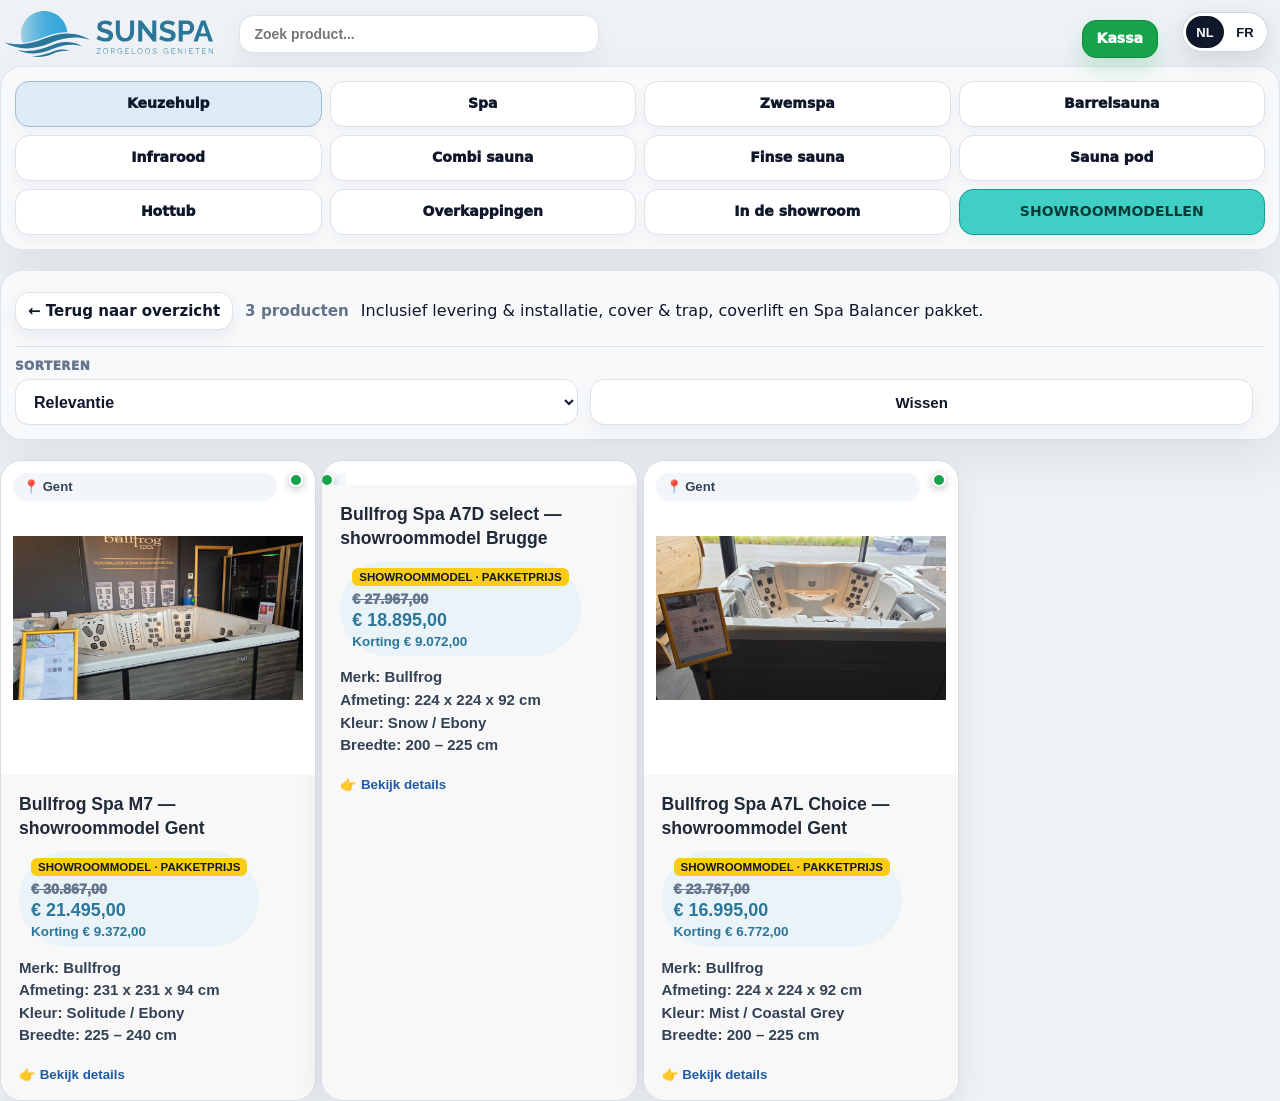
==== commit 6dfdb71f: "Vervang M7 en A7L Choice showroomfoto’s door eigen foto’s uit Gent Gebruik vooraanzicht als hoofdfot" ====
--- a/actie.html
+++ b/actie.html
@@ -138,7 +138,7 @@
   <script src="i18n.js?v=showroom-20260911"></script>
   <script src="mobile-menu.js"></script>
   <script src="stock-status.js?v=20260829"></script>
-  <script src="showroom-models.js?v=20260911"></script>
+  <script src="showroom-models.js?v=20260911-showroom-photos"></script>
   <script src="category.js?v=showroom-20260911"></script>
 </body>
 </html>
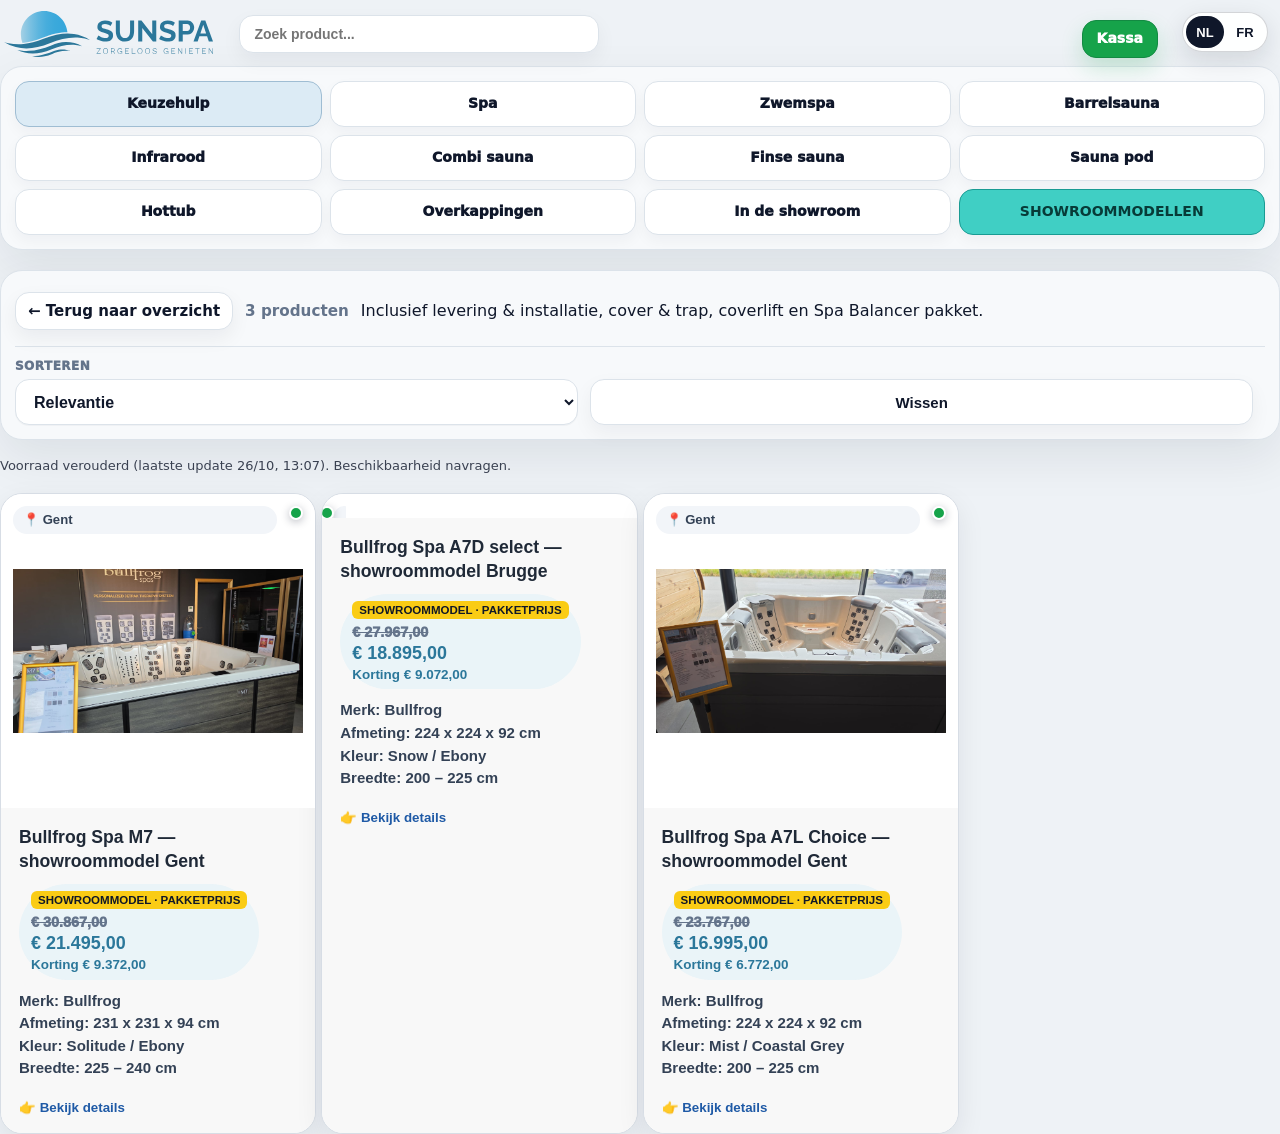
==== commit 2b846e46: "Show live stock dots for saunas, barrels, infrared and combi models" ====
--- a/actie.html
+++ b/actie.html
@@ -137,7 +137,7 @@
 
   <script src="i18n.js?v=showroom-20260911"></script>
   <script src="mobile-menu.js"></script>
-  <script src="stock-status.js?v=20260829"></script>
+  <script src="stock-status.js?v=sauna-stock-20261026"></script>
   <script src="showroom-models.js?v=20260911-showroom-photos"></script>
   <script src="category.js?v=showroom-20260911"></script>
 </body>
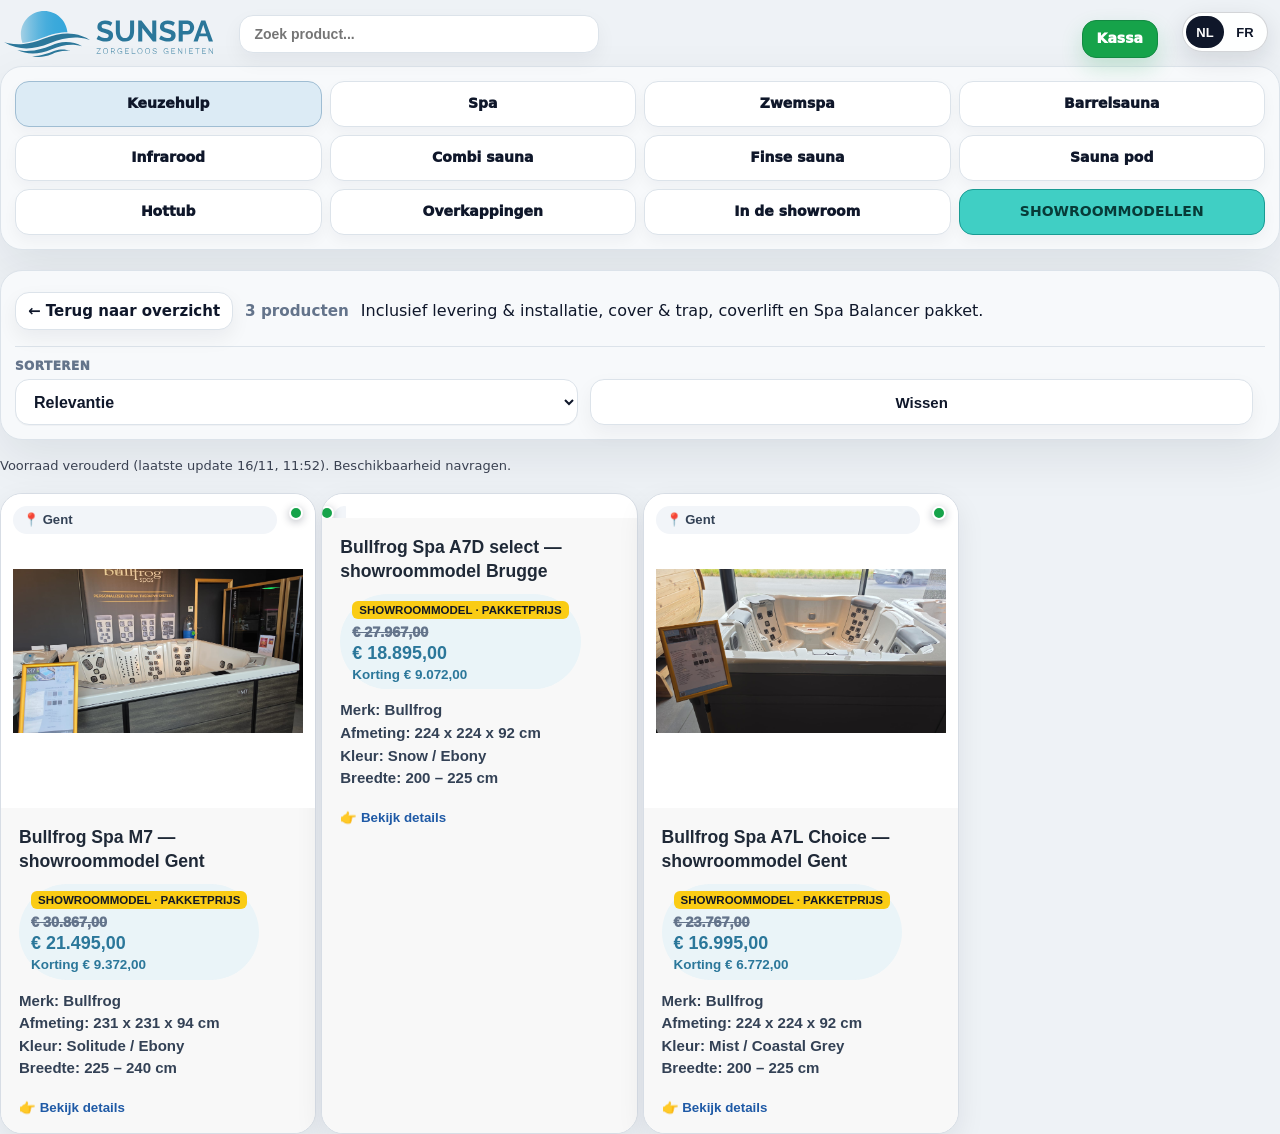
==== commit 54c2fc4b: "Sync 36 Black Friday prices with Sunspa through 30 November 2026 Use exact advertised prices in cata" ====
--- a/actie.html
+++ b/actie.html
@@ -139,6 +139,7 @@
   <script src="mobile-menu.js"></script>
   <script src="stock-status.js?v=sauna-stock-20261026"></script>
   <script src="showroom-models.js?v=20260911-showroom-photos"></script>
-  <script src="category.js?v=showroom-20260911"></script>
+  <script src="promotions.js?v=black-friday-20261116"></script>
+  <script src="category.js?v=black-friday-20261116"></script>
 </body>
 </html>
